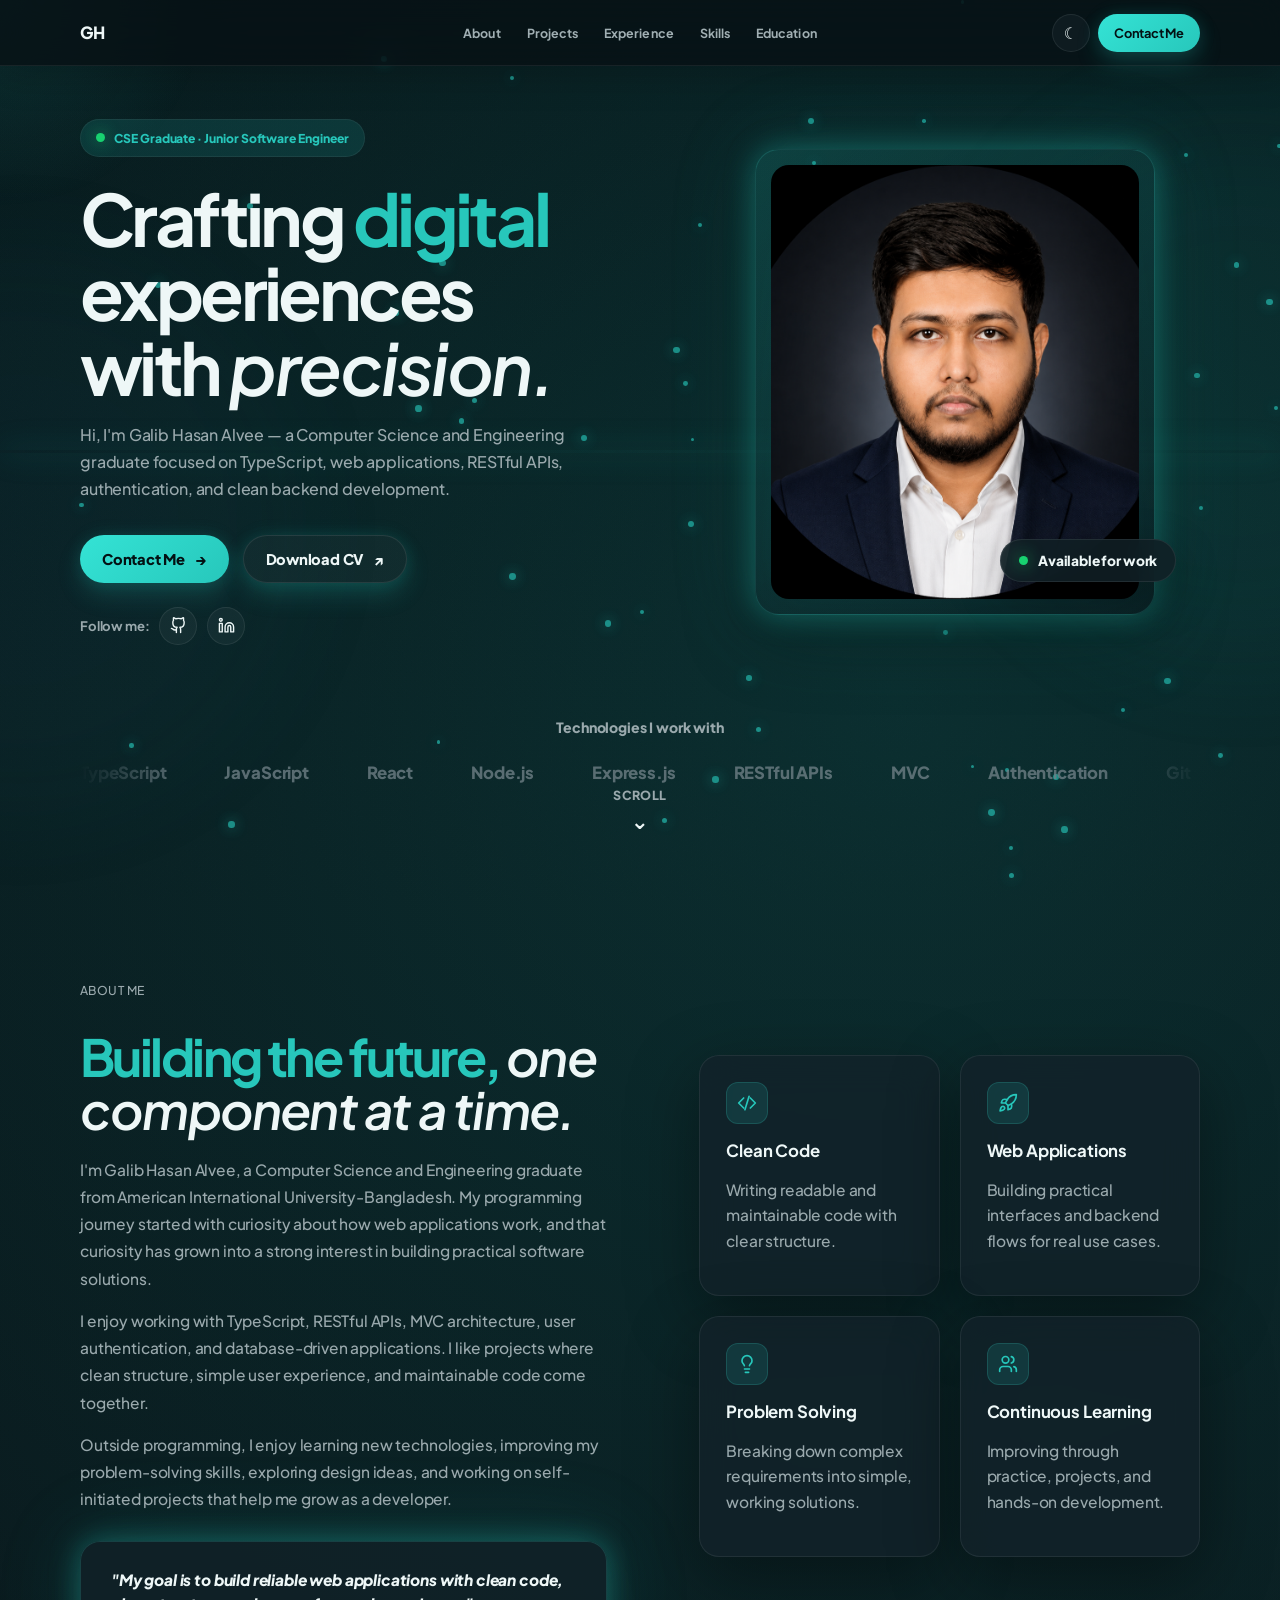
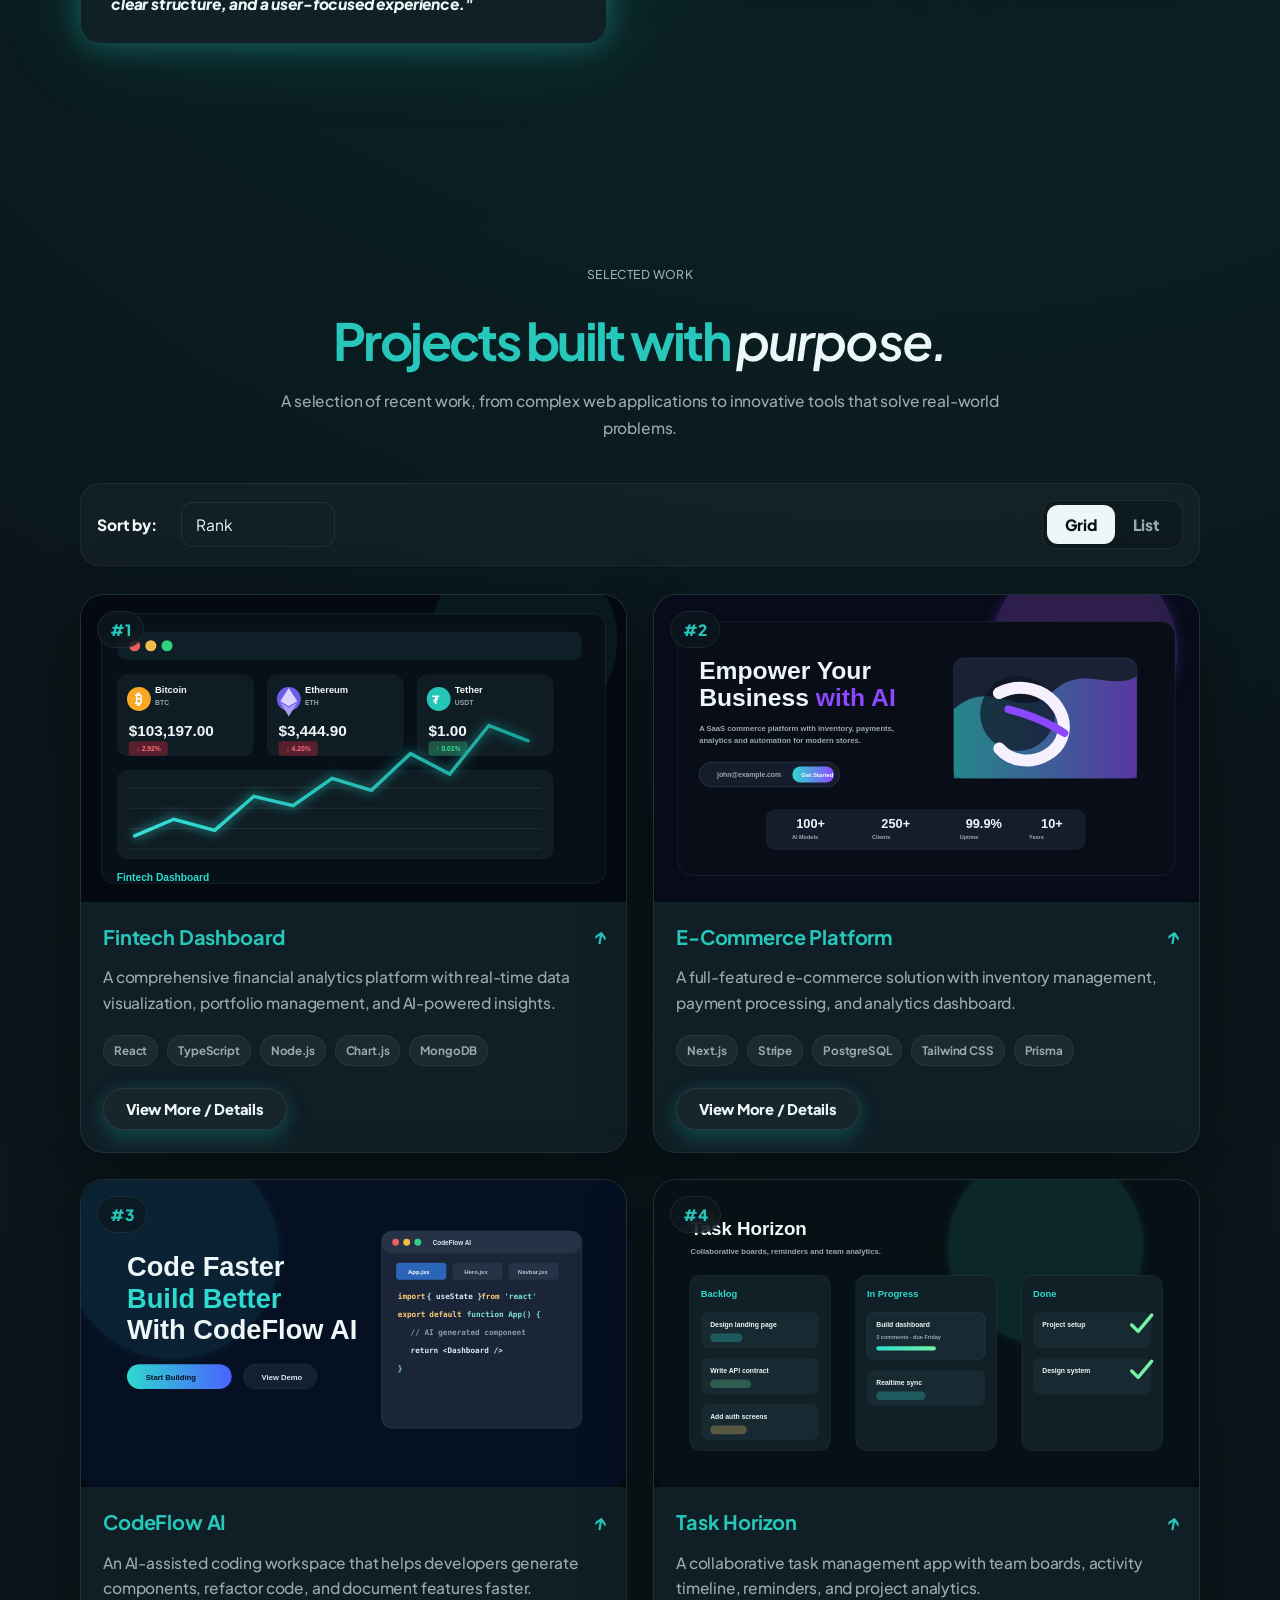
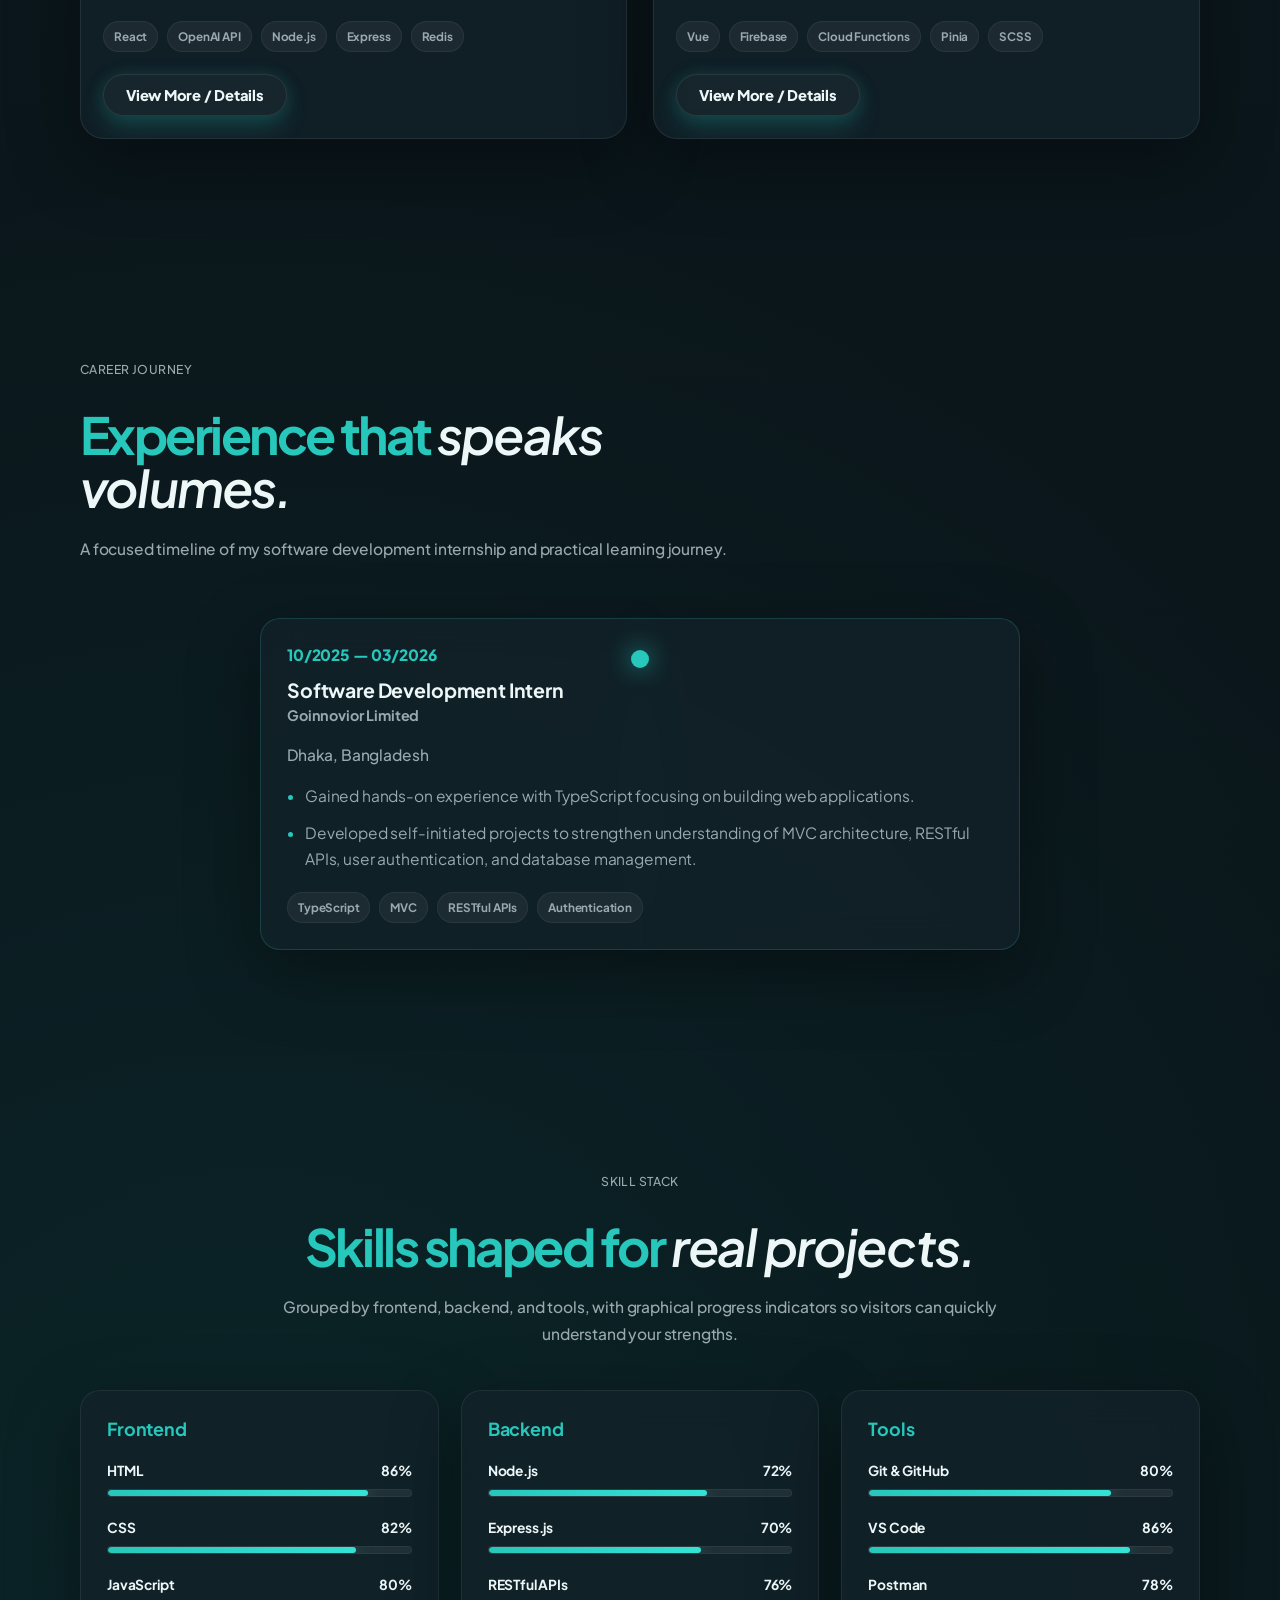
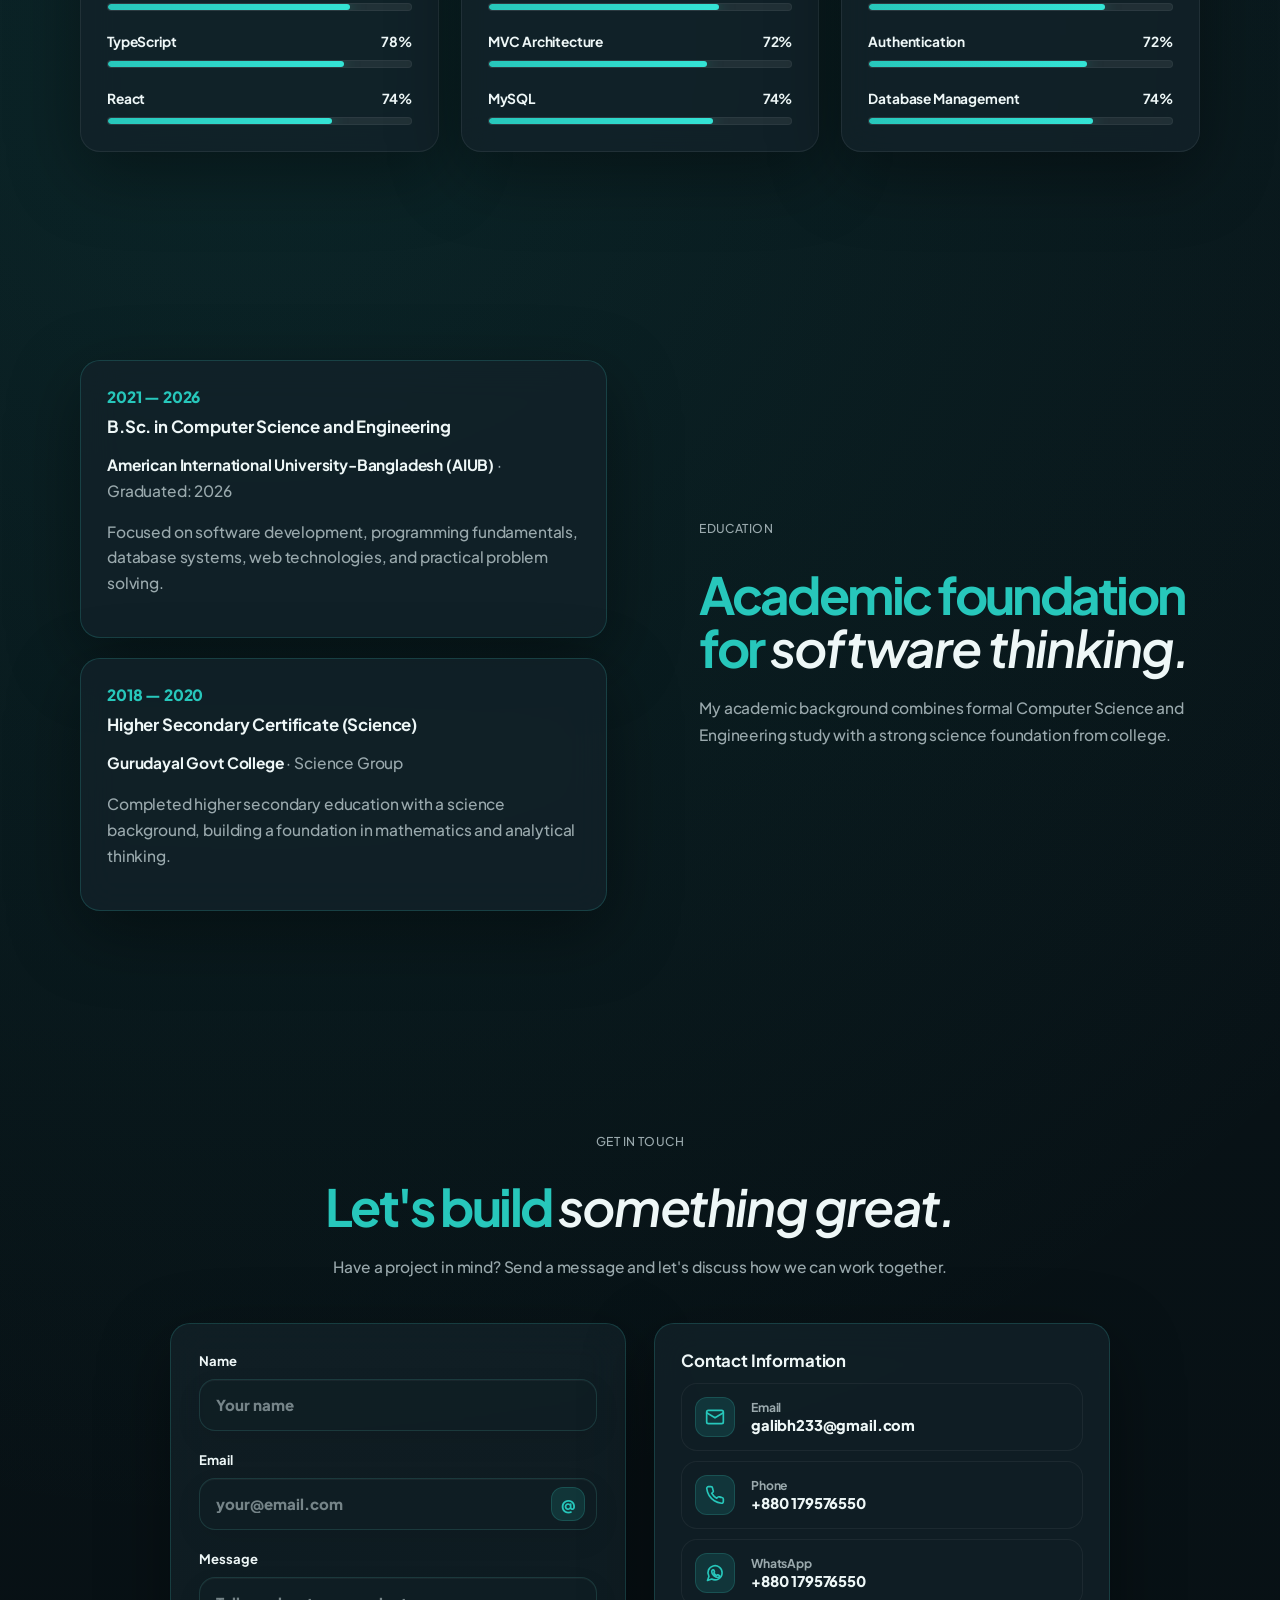
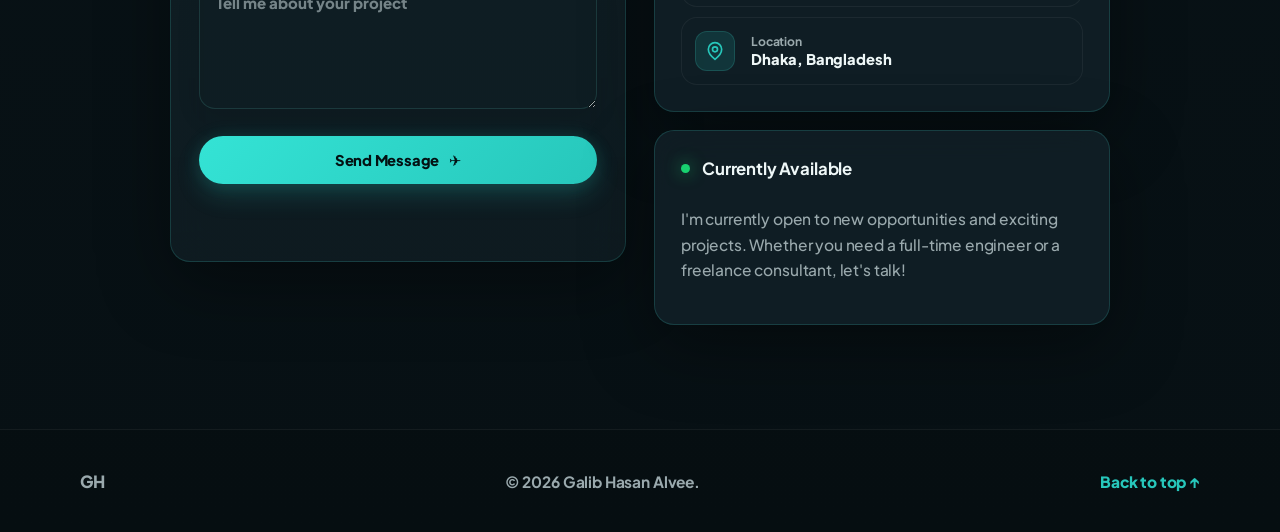
==== index.html @ 50ae3043 "Initial portfolio commit" ====
<!DOCTYPE html>
<html lang="en">
<head>
  <meta charset="UTF-8" />
  <meta name="viewport" content="width=device-width, initial-scale=1.0" />
  <meta name="description" content="Personal portfolio website of Galib Hasan Alvee, CSE graduate and junior software engineer." />
  <title>Galib Hasan Alvee | Personal Portfolio</title>
  <link rel="preconnect" href="https://fonts.googleapis.com" />
  <link rel="preconnect" href="https://fonts.gstatic.com" crossorigin />
  <link href="https://fonts.googleapis.com/css2?family=Plus+Jakarta+Sans:wght@400;500;600;700;800&display=swap" rel="stylesheet" />
  <link rel="stylesheet" href="css/styles.css" />
  <script>
    const savedTheme = localStorage.getItem('portfolio-theme') || 'dark';
    document.documentElement.setAttribute('data-theme', savedTheme);
  </script>
</head>
<body>
  <div class="noise" aria-hidden="true"></div>
  <div class="cursor-glow" aria-hidden="true"></div>
  <div class="site-orb orb-one" aria-hidden="true"></div>
  <div class="site-orb orb-two" aria-hidden="true"></div>
  <div id="particles" class="particles" aria-hidden="true"></div>

  <header class="navbar" id="navbar">
    <a class="logo" href="#home" aria-label="Go to home">GH</a>
    <nav class="nav-links" id="navLinks" aria-label="Primary navigation">
      <a href="#about">About</a>
      <a href="#projects">Projects</a>
      <a href="#experience">Experience</a>
      <a href="#skills">Skills</a>
      <a href="#education">Education</a>
    </nav>
    <div class="nav-actions">
      <button class="theme-toggle" id="themeToggle" aria-label="Switch theme">
        <span class="theme-icon" aria-hidden="true">☾</span>
      </button>
      <a class="btn btn-small" href="#contact">Contact Me</a>
      <button class="menu-toggle" id="menuToggle" aria-label="Open menu" aria-expanded="false">
        <span></span><span></span><span></span>
      </button>
    </div>
  </header>

  <main>
    <section class="hero section" id="home">
      <div class="container hero-grid">
        <div class="hero-copy reveal">
          <div class="eyebrow"><span></span> CSE Graduate · Junior Software Engineer</div>
          <h1>Crafting <span>digital</span> experiences with <em>precision.</em></h1>
          <p>Hi, I'm Galib Hasan Alvee — a Computer Science and Engineering graduate focused on TypeScript, web applications, RESTful APIs, authentication, and clean backend development.</p>
          <div class="hero-actions">
            <a class="btn" href="#contact">Contact Me <span aria-hidden="true">→</span></a>
            <a class="btn btn-ghost" href="public/assets/resume.pdf" target="_blank" rel="noreferrer">Download CV <span aria-hidden="true">↗</span></a>
          </div>
          <div class="social-row" id="socialRow" aria-label="Social links"></div>
        </div>

        <div class="hero-visual reveal delay-1">
          <div class="profile-card">
            <img src="public/assets/profile.png" alt="Professional portrait of Galib Hasan Alvee" />
            <div class="availability"><span></span> Available for work</div>
          </div>
        </div>
      </div>
      <div class="container tech-strip reveal delay-2">
        <p>Technologies I work with</p>
        <div id="techMarquee" class="tech-marquee"></div>
      </div>
      <a class="scroll-indicator" href="#about" aria-label="Scroll to about section">SCROLL <span>⌄</span></a>
    </section>

    <section class="section about" id="about">
      <div class="container split-grid">
        <div class="section-copy reveal">
          <p class="section-kicker">ABOUT ME</p>
          <h2>Building the future, <em>one component at a time.</em></h2>
          <div class="about-text" id="aboutText"></div>
          <blockquote id="missionQuote"></blockquote>
        </div>
        <div class="value-grid reveal delay-1" id="valueGrid"></div>
      </div>
    </section>

    <section class="section projects" id="projects">
      <div class="container">
        <div class="section-heading reveal">
          <p class="section-kicker">SELECTED WORK</p>
          <h2>Projects built with <em>purpose.</em></h2>
          <p>A selection of recent work, from complex web applications to innovative tools that solve real-world problems.</p>
        </div>
        <div class="project-toolbar reveal delay-1">
          <label for="sortProjects">Sort by:</label>
          <select id="sortProjects" aria-label="Sort projects">
            <option value="rank">Rank</option>
            <option value="name">Name</option>
            <option value="stack">Stack Count</option>
          </select>
          <div class="view-switch" role="group" aria-label="Project layout">
            <button class="active" data-view="grid">Grid</button>
            <button data-view="list">List</button>
          </div>
        </div>
        <div class="project-grid" id="projectGrid"></div>
      </div>
    </section>


    <section class="section experience" id="experience">
      <div class="container">
        <div class="section-copy narrow reveal">
          <p class="section-kicker">CAREER JOURNEY</p>
          <h2>Experience that <em>speaks volumes.</em></h2>
          <p>A focused timeline of my software development internship and practical learning journey.</p>
        </div>
        <div class="timeline" id="timeline"></div>
      </div>
    </section>


    <section class="section skills" id="skills">
      <div class="container">
        <div class="section-heading reveal">
          <p class="section-kicker">SKILL STACK</p>
          <h2>Skills shaped for <em>real projects.</em></h2>
          <p>Grouped by frontend, backend, and tools, with graphical progress indicators so visitors can quickly understand your strengths.</p>
        </div>
        <div class="skills-grid" id="skillsGrid"></div>
      </div>
    </section>


    <section class="section education" id="education">
      <div class="container split-grid reverse-on-mobile">
        <div class="education-cards reveal" id="educationCards"></div>
        <div class="section-copy reveal delay-1">
          <p class="section-kicker">EDUCATION</p>
          <h2>Academic foundation for <em>software thinking.</em></h2>
          <p>My academic background combines formal Computer Science and Engineering study with a strong science foundation from college.</p>
        </div>
      </div>
    </section>

    <section class="section contact" id="contact">
      <div class="container">
        <div class="section-heading reveal">
          <p class="section-kicker">GET IN TOUCH</p>
          <h2>Let's build <em>something great.</em></h2>
          <p>Have a project in mind? Send a message and let's discuss how we can work together.</p>
        </div>
        <div class="contact-grid">
          <form class="contact-form reveal" id="contactForm">
            <label class="form-field">
              <span class="field-label">Name</span>
              <span class="input-shell"><input type="text" id="nameInput" placeholder="Your name" required /></span>
            </label>
            <label class="form-field">
              <span class="field-label">Email</span>
              <span class="input-shell email-shell"><input type="email" id="emailInput" placeholder="your@email.com" required /><span class="input-icon" aria-hidden="true">@</span></span>
            </label>
            <label class="form-field">
              <span class="field-label">Message</span>
              <span class="input-shell"><textarea id="messageInput" placeholder="Tell me about your project" required></textarea></span>
            </label>
            <button class="btn" type="submit">Send Message <span aria-hidden="true">✈</span></button>
            <p class="form-status" id="formStatus" role="status"></p>
          </form>
          <aside class="contact-side reveal delay-1">
            <div class="contact-card">
              <h3>Contact Information</h3>
              <div id="contactInfo"></div>
            </div>
            <div class="available-card">
              <h3><span></span> Currently Available</h3>
              <p>I'm currently open to new opportunities and exciting projects. Whether you need a full-time engineer or a freelance consultant, let's talk!</p>
            </div>
          </aside>
        </div>
      </div>
    </section>
  </main>

  <footer class="footer">
    <div class="container footer-inner">
      <a class="logo" href="#home">GH</a>
      <p>© 2026 Galib Hasan Alvee.</p>
      <a href="#home">Back to top ↑</a>
    </div>
  </footer>

  <script src="js/data.js"></script>
  <script src="js/main.js"></script>
</body>
</html>
---- css/styles.css ----
:root {
  color-scheme: dark;
  --bg: #071014;
  --bg-alt: #0b171c;
  --panel: rgba(17, 34, 40, 0.78);
  --panel-solid: #111f25;
  --card: rgba(19, 34, 41, 0.78);
  --text: #eef7f7;
  --muted: #9aa9ad;
  --soft: #708187;
  --accent: #27c7bb;
  --accent-strong: #34e3d5;
  --accent-muted: rgba(39, 199, 187, 0.14);
  --border: rgba(69, 226, 213, 0.17);
  --shadow: 0 22px 70px rgba(0, 0, 0, 0.38);
  --glow: 0 0 30px rgba(39, 199, 187, 0.38), 0 0 90px rgba(39, 199, 187, 0.15);
  --radius-lg: 32px;
  --radius-md: 22px;
  --radius-sm: 14px;
  --container: 1180px;
  --nav-h: 76px;
}

html[data-theme='light'] {
  color-scheme: light;
  --bg: #f4fbfb;
  --bg-alt: #eaf6f7;
  --panel: rgba(255, 255, 255, 0.82);
  --panel-solid: #ffffff;
  --card: rgba(255, 255, 255, 0.9);
  --text: #102226;
  --muted: #53656b;
  --soft: #74868c;
  --accent: #0faea4;
  --accent-strong: #0f756f;
  --accent-muted: rgba(15, 174, 164, 0.12);
  --border: rgba(15, 174, 164, 0.22);
  --shadow: 0 22px 60px rgba(13, 54, 59, 0.12);
  --glow: 0 0 30px rgba(15, 174, 164, 0.22), 0 0 90px rgba(15, 174, 164, 0.12);
}

* { box-sizing: border-box; }

html {
  scroll-behavior: smooth;
}

body {
  margin: 0;
  font-family: "Inter", system-ui, -apple-system, BlinkMacSystemFont, "Segoe UI", sans-serif;
  background:
    radial-gradient(circle at 70% 10%, rgba(28, 198, 184, 0.16), transparent 28%),
    radial-gradient(circle at 20% 70%, rgba(30, 194, 184, 0.10), transparent 30%),
    linear-gradient(180deg, var(--bg), var(--bg-alt) 42%, var(--bg));
  color: var(--text);
  overflow-x: hidden;
}

body::before {
  content: "";
  position: fixed;
  inset: 0;
  background: linear-gradient(90deg, transparent, rgba(33, 206, 194, 0.05), transparent);
  height: 3px;
  top: 50vh;
  box-shadow: var(--glow);
  pointer-events: none;
  z-index: 0;
}

img { max-width: 100%; display: block; }

a { color: inherit; text-decoration: none; }

button, input, textarea, select { font: inherit; }

::selection { background: var(--accent); color: #031113; }

.noise {
  position: fixed;
  inset: 0;
  background-image: url("data:image/svg+xml,%3Csvg xmlns='http://www.w3.org/2000/svg' width='220' height='220' viewBox='0 0 220 220'%3E%3Cfilter id='n'%3E%3CfeTurbulence type='fractalNoise' baseFrequency='.8' numOctaves='2' stitchTiles='stitch'/%3E%3C/filter%3E%3Crect width='220' height='220' filter='url(%23n)' opacity='.18'/%3E%3C/svg%3E");
  opacity: .06;
  pointer-events: none;
  z-index: 0;
}

.cursor-glow {
  position: fixed;
  width: 460px;
  height: 460px;
  border-radius: 999px;
  background: radial-gradient(circle, rgba(39, 199, 187, .12), transparent 64%);
  transform: translate(-50%, -50%);
  pointer-events: none;
  z-index: 0;
  transition: opacity .25s ease;
}

.site-orb {
  position: fixed;
  width: 560px;
  height: 560px;
  border-radius: 999px;
  filter: blur(60px);
  opacity: .22;
  pointer-events: none;
  z-index: 0;
}

.orb-one { right: -240px; top: 12%; background: rgba(39, 199, 187, .25); }
.orb-two { left: -260px; bottom: 10%; background: rgba(46, 118, 145, .22); }

.particles {
  position: fixed;
  inset: 0;
  pointer-events: none;
  z-index: 1;
  overflow: hidden;
}

.particle {
  position: absolute;
  width: 6px;
  height: 6px;
  border-radius: 50%;
  background: var(--accent);
  opacity: .65;
  box-shadow: 0 0 14px var(--accent);
  animation: floatParticle var(--duration, 9s) ease-in-out infinite;
}

@keyframes floatParticle {
  0%, 100% { transform: translate3d(0, 0, 0); opacity: .35; }
  50% { transform: translate3d(18px, -24px, 0); opacity: .9; }
}

.container {
  width: min(var(--container), calc(100% - 40px));
  margin-inline: auto;
  position: relative;
  z-index: 2;
}

.section {
  position: relative;
  padding: 120px 0;
}

.navbar {
  position: fixed;
  top: 18px;
  left: 50%;
  transform: translateX(-50%);
  width: min(var(--container), calc(100% - 40px));
  height: var(--nav-h);
  border: 1px solid rgba(255,255,255,.06);
  border-radius: 999px;
  background: rgba(12, 25, 30, 0.66);
  backdrop-filter: blur(18px);
  display: grid;
  grid-template-columns: 1fr auto 1fr;
  align-items: center;
  gap: 16px;
  padding: 0 18px 0 28px;
  z-index: 20;
  box-shadow: 0 18px 60px rgba(0,0,0,.24);
  transition: background .25s ease, border-color .25s ease, top .25s ease;
}

html[data-theme='light'] .navbar {
  background: rgba(255,255,255,.72);
  border-color: rgba(15, 174, 164, .16);
}

.navbar.scrolled {
  top: 10px;
  background: color-mix(in srgb, var(--panel-solid) 82%, transparent);
  border-color: var(--border);
}

.logo {
  font-weight: 900;
  font-size: 1.25rem;
  letter-spacing: -0.05em;
  justify-self: start;
}

.logo span { color: var(--accent); }

.nav-links {
  justify-self: center;
  display: flex;
  align-items: center;
  gap: 6px;
  padding: 8px;
  border-radius: 999px;
  background: rgba(255,255,255,.04);
}

.nav-links a {
  color: var(--muted);
  font-weight: 700;
  font-size: .88rem;
  padding: 12px 16px;
  border-radius: 999px;
  transition: color .2s ease, background .2s ease;
}

.nav-links a:hover, .nav-links a.active {
  color: var(--text);
  background: rgba(255,255,255,.06);
}

.nav-actions {
  justify-self: end;
  display: flex;
  align-items: center;
  gap: 10px;
}

.theme-toggle, .menu-toggle {
  border: 1px solid var(--border);
  background: var(--panel);
  color: var(--text);
  border-radius: 999px;
  cursor: pointer;
}

.theme-toggle {
  width: 44px;
  height: 44px;
  display: grid;
  place-items: center;
  font-size: 1rem;
}

.btn {
  display: inline-flex;
  align-items: center;
  justify-content: center;
  gap: 10px;
  border: none;
  min-height: 54px;
  padding: 0 26px;
  border-radius: 999px;
  background: linear-gradient(135deg, var(--accent-strong), var(--accent));
  color: #031113;
  font-weight: 900;
  box-shadow: 0 14px 28px rgba(39, 199, 187, .22), 0 0 24px rgba(39, 199, 187, .18);
  cursor: pointer;
  transition: transform .2s ease, box-shadow .2s ease, opacity .2s ease;
}

.btn:hover { transform: translateY(-2px); box-shadow: 0 18px 38px rgba(39, 199, 187, .30), 0 0 32px rgba(39, 199, 187, .22); }
.btn-small { min-height: 44px; padding: 0 20px; font-size: .9rem; }
.btn-ghost {
  background: rgba(255,255,255,.03);
  color: var(--text);
  border: 1px solid rgba(255,255,255,.09);
  box-shadow: none;
}

.btn-ghost:hover { border-color: var(--border); box-shadow: 0 0 25px rgba(39,199,187,.12); }

.menu-toggle {
  width: 44px;
  height: 44px;
  display: none;
  place-items: center;
  gap: 4px;
  padding: 11px;
}

.menu-toggle span {
  display: block;
  width: 20px;
  height: 2px;
  background: var(--text);
  border-radius: 20px;
}

.hero {
  min-height: 100vh;
  display: grid;
  place-items: center;
  padding-top: 145px;
  padding-bottom: 90px;
}

.hero-grid {
  display: grid;
  grid-template-columns: 1.05fr .95fr;
  align-items: center;
  gap: clamp(48px, 8vw, 112px);
}

.eyebrow, .section-kicker {
  display: inline-flex;
  align-items: center;
  gap: 9px;
  color: var(--accent);
  font-weight: 900;
  font-size: .88rem;
  letter-spacing: -.01em;
  text-transform: uppercase;
}

.eyebrow {
  padding: 12px 18px;
  border-radius: 999px;
  background: var(--accent-muted);
  border: 1px solid rgba(255,255,255,.06);
  text-transform: none;
}

.eyebrow span, .availability span, .available-card h3 span {
  width: 9px;
  height: 9px;
  border-radius: 50%;
  background: #18d170;
  box-shadow: 0 0 16px rgba(24, 209, 112, .75);
}

.hero h1, .section h2, .detail-title {
  margin: 28px 0 22px;
  font-size: clamp(3.2rem, 7vw, 6.6rem);
  line-height: .98;
  letter-spacing: -.065em;
  max-width: 800px;
}

.hero h1 span, .section h2, .detail-title span {
  color: var(--accent);
}

.hero h1 em, .section h2 em, .detail-title em {
  font-family: "Playfair Display", Georgia, serif;
  color: var(--text);
  letter-spacing: -.04em;
  font-weight: 700;
}

.hero-copy p {
  color: var(--muted);
  font-weight: 600;
  line-height: 1.7;
  max-width: 560px;
  font-size: 1.06rem;
}

.hero-actions {
  display: flex;
  gap: 14px;
  flex-wrap: wrap;
  margin: 36px 0 26px;
}

.social-row {
  display: flex;
  align-items: center;
  flex-wrap: wrap;
  gap: 10px;
  color: var(--muted);
  font-size: .9rem;
  font-weight: 800;
}

.social-row a {
  width: 42px;
  height: 42px;
  display: grid;
  place-items: center;
  border: 1px solid rgba(255,255,255,.08);
  border-radius: 999px;
  background: rgba(255,255,255,.04);
  color: var(--text);
  transition: transform .2s ease, border-color .2s ease, background .2s ease;
}

.social-row a:hover {
  transform: translateY(-2px);
  border-color: var(--accent);
  background: var(--accent-muted);
}

.social-row svg { width: 19px; height: 19px; }

.hero-visual {
  display: grid;
  place-items: center;
}

.profile-card {
  width: min(430px, 100%);
  position: relative;
  padding: 18px;
  border-radius: 26px;
  background: linear-gradient(145deg, rgba(36, 208, 193, .17), rgba(9, 18, 24, .45));
  border: 1px solid var(--border);
  box-shadow: var(--glow), var(--shadow);
}

.profile-card::before {
  content: "";
  position: absolute;
  inset: 22px;
  border-radius: 20px;
  background: linear-gradient(180deg, transparent, rgba(39,199,187,.12));
  filter: blur(20px);
  z-index: -1;
}

.profile-card img {
  width: 100%;
  aspect-ratio: 1 / 1.18;
  object-fit: cover;
  border-radius: 20px;
  background: #050a11;
}

.experience-badge, .availability {
  position: absolute;
  background: color-mix(in srgb, var(--panel-solid) 88%, transparent);
  border: 1px solid rgba(255,255,255,.08);
  box-shadow: 0 15px 45px rgba(0,0,0,.28);
  backdrop-filter: blur(14px);
}

.experience-badge {
  top: -18px;
  left: -18px;
  padding: 16px 18px;
  border-radius: 0 20px 20px 0;
}

.experience-badge strong {
  display: block;
  color: var(--accent);
  font-size: 1.7rem;
  line-height: 1;
}

.experience-badge span {
  display: block;
  margin-top: 4px;
  color: var(--muted);
  font-size: .75rem;
  font-weight: 900;
}

.availability {
  right: -22px;
  bottom: 32px;
  display: inline-flex;
  align-items: center;
  gap: 10px;
  border-radius: 999px;
  padding: 12px 18px;
  font-size: .86rem;
  font-weight: 900;
}

.tech-strip {
  margin-top: 70px;
  text-align: center;
}

.tech-strip p {
  color: var(--muted);
  font-weight: 800;
  font-size: .88rem;
}

.tech-marquee {
  display: flex;
  justify-content: center;
  flex-wrap: wrap;
  gap: clamp(20px, 4vw, 44px);
  margin-top: 28px;
}

.tech-marquee span {
  color: var(--soft);
  font-size: clamp(1rem, 1.7vw, 1.28rem);
  font-weight: 900;
  opacity: .78;
}

.scroll-indicator {
  position: absolute;
  left: 50%;
  bottom: 30px;
  transform: translateX(-50%);
  z-index: 2;
  color: var(--muted);
  display: grid;
  gap: 4px;
  place-items: center;
  font-weight: 900;
  font-size: .78rem;
  letter-spacing: .03em;
}

.scroll-indicator span { font-size: 1.35rem; color: var(--text); }

.split-grid {
  display: grid;
  grid-template-columns: 1fr .95fr;
  gap: clamp(46px, 8vw, 92px);
  align-items: center;
}

.section-copy h2, .section-heading h2 {
  font-size: clamp(2.4rem, 5vw, 4.6rem);
  margin: 20px 0 24px;
  color: var(--accent);
}

.section-copy p, .section-heading p, .about-text p {
  color: var(--muted);
  line-height: 1.75;
  font-weight: 600;
}

.section-heading {
  text-align: center;
  max-width: 780px;
  margin-inline: auto;
  margin-bottom: 48px;
}

blockquote {
  margin: 28px 0 0;
  padding: 26px 30px;
  border-radius: var(--radius-md);
  background: var(--panel);
  border: 1px solid var(--border);
  color: var(--text);
  font-weight: 800;
  font-style: italic;
  line-height: 1.6;
  box-shadow: var(--glow);
}

.value-grid {
  display: grid;
  grid-template-columns: repeat(2, minmax(0, 1fr));
  gap: 20px;
}

.value-card, .skill-category, .education-card, .project-card, .timeline-card, .contact-form, .contact-card, .available-card, .detail-panel {
  background: var(--card);
  border: 1px solid rgba(255,255,255,.07);
  box-shadow: var(--shadow);
  backdrop-filter: blur(18px);
}

.value-card {
  padding: 32px;
  border-radius: var(--radius-md);
  min-height: 190px;
  transition: transform .2s ease, border-color .2s ease;
}

.value-card:hover {
  transform: translateY(-5px);
  border-color: var(--border);
}

.icon-box {
  width: 48px;
  height: 48px;
  display: grid;
  place-items: center;
  color: var(--accent);
  background: var(--accent-muted);
  border: 1px solid var(--border);
  border-radius: 14px;
  margin-bottom: 20px;
}

.icon-box svg { width: 23px; height: 23px; }

.value-card h3, .skill-category h3, .education-card h3, .contact-card h3, .available-card h3 {
  margin: 0 0 12px;
  font-size: 1.18rem;
}

.value-card p, .education-card p, .timeline-card p, .project-card p, .available-card p, .detail-panel p, .detail-panel li {
  color: var(--muted);
  line-height: 1.65;
  font-weight: 600;
}

.skills-grid {
  display: grid;
  grid-template-columns: repeat(3, minmax(0, 1fr));
  gap: 22px;
}

.skill-category {
  padding: 28px;
  border-radius: var(--radius-md);
}

.skill-category h3 {
  color: var(--accent);
  font-size: 1.35rem;
}

.skill-item {
  margin-top: 22px;
}

.skill-head {
  display: flex;
  justify-content: space-between;
  gap: 16px;
  color: var(--text);
  font-weight: 800;
  font-size: .95rem;
  margin-bottom: 10px;
}

.progress {
  height: 10px;
  border-radius: 999px;
  background: rgba(255,255,255,.07);
  overflow: hidden;
  border: 1px solid rgba(255,255,255,.05);
}

.progress span {
  display: block;
  height: 100%;
  width: var(--level);
  border-radius: inherit;
  background: linear-gradient(90deg, var(--accent), var(--accent-strong));
  box-shadow: 0 0 16px rgba(39,199,187,.5);
  transform: scaleX(0);
  transform-origin: left;
  transition: transform 1s ease;
}

.reveal.in-view .progress span, .skill-category.in-view .progress span { transform: scaleX(1); }

.education-cards {
  display: grid;
  gap: 20px;
}

.education-card {
  padding: 30px;
  border-radius: var(--radius-md);
  border-color: var(--border);
}

.education-card span {
  display: inline-block;
  color: var(--accent);
  font-weight: 900;
  margin-bottom: 10px;
}

.education-card h3 { font-size: 1.32rem; }
.education-card strong { color: var(--text); }

.stats-grid {
  display: grid;
  grid-template-columns: repeat(3, 1fr);
  gap: 14px;
  margin-top: 34px;
}

.stats-grid div {
  background: var(--panel);
  border: 1px solid var(--border);
  border-radius: 18px;
  padding: 22px;
  text-align: center;
}

.stats-grid strong {
  display: block;
  font-size: 1.7rem;
  color: var(--accent);
}

.stats-grid span { color: var(--muted); font-weight: 800; font-size: .8rem; }

.project-toolbar {
  display: flex;
  align-items: center;
  justify-content: space-between;
  gap: 16px;
  margin-bottom: 28px;
  padding: 16px;
  border-radius: 20px;
  background: rgba(255,255,255,.03);
  border: 1px solid rgba(255,255,255,.06);
}

.project-toolbar label {
  color: var(--text);
  font-weight: 900;
  margin-right: 8px;
}

.project-toolbar select {
  appearance: none;
  border: 1px solid rgba(255,255,255,.08);
  background: var(--panel);
  color: var(--text);
  border-radius: 12px;
  padding: 12px 46px 12px 14px;
  cursor: pointer;
}

.view-switch {
  display: flex;
  padding: 4px;
  border-radius: 14px;
  background: rgba(0,0,0,.18);
  border: 1px solid rgba(255,255,255,.07);
}

.view-switch button {
  border: 0;
  border-radius: 11px;
  padding: 10px 18px;
  color: var(--muted);
  background: transparent;
  font-weight: 900;
  cursor: pointer;
}

.view-switch button.active {
  background: var(--text);
  color: var(--bg);
}

.project-grid {
  display: grid;
  grid-template-columns: repeat(2, minmax(0, 1fr));
  gap: 26px;
}

.project-grid.list-view {
  grid-template-columns: 1fr;
}

.project-card {
  border-radius: 24px;
  overflow: hidden;
  border-color: rgba(255,255,255,.08);
  transition: transform .2s ease, border-color .2s ease, box-shadow .2s ease;
}

.project-card:hover {
  transform: translateY(-6px);
  border-color: var(--border);
  box-shadow: var(--shadow), var(--glow);
}

.project-image {
  position: relative;
  background: #040a10;
  overflow: hidden;
}

.project-image img {
  width: 100%;
  aspect-ratio: 16 / 9;
  object-fit: cover;
  transition: transform .5s ease;
}

.project-card:hover .project-image img { transform: scale(1.04); }

.project-rank {
  position: absolute;
  top: 16px;
  left: 16px;
  background: rgba(12, 25, 30, .7);
  border: 1px solid rgba(255,255,255,.08);
  padding: 8px 12px;
  border-radius: 999px;
  font-weight: 900;
  color: var(--accent);
  backdrop-filter: blur(10px);
}

.project-body {
  padding: 26px;
}

.project-body h3 {
  display: flex;
  align-items: center;
  justify-content: space-between;
  margin: 0 0 14px;
  font-size: 1.55rem;
  color: var(--accent);
}

.project-body h3 span {
  font-size: 1.2rem;
  transform: rotate(-35deg);
}

.stack-list {
  display: flex;
  flex-wrap: wrap;
  gap: 9px;
  margin: 20px 0 0;
  padding: 0;
  list-style: none;
}

.stack-list li, .stack-chip {
  display: inline-flex;
  border-radius: 999px;
  padding: 8px 12px;
  background: rgba(255,255,255,.05);
  border: 1px solid rgba(255,255,255,.06);
  color: var(--muted);
  font-weight: 800;
  font-size: .8rem;
}

.project-detail-button {
  margin-top: 22px;
  min-height: 46px;
  padding: 0 18px;
}

.narrow { max-width: 720px; }

.timeline {
  position: relative;
  margin-top: 56px;
  display: grid;
  gap: 46px;
}

.timeline::before {
  content: "";
  position: absolute;
  top: 0;
  bottom: 0;
  left: 50%;
  width: 2px;
  background: linear-gradient(180deg, transparent, var(--accent), transparent);
  box-shadow: 0 0 22px rgba(39,199,187,.35);
}

.timeline-item {
  position: relative;
  display: grid;
  grid-template-columns: 1fr 1fr;
  gap: 80px;
  align-items: center;
}

.timeline-dot {
  position: absolute;
  left: 50%;
  top: 32px;
  width: 18px;
  height: 18px;
  border-radius: 50%;
  transform: translateX(-50%);
  background: var(--accent);
  box-shadow: 0 0 24px rgba(39,199,187,.8);
  z-index: 2;
}

.timeline-card {
  padding: 32px;
  border-radius: var(--radius-md);
  border-color: var(--border);
}

.timeline-item:nth-child(odd) .timeline-card { grid-column: 1; text-align: right; }
.timeline-item:nth-child(even) .timeline-card { grid-column: 2; }

.timeline-card span {
  color: var(--accent);
  font-weight: 900;
}

.timeline-card h3 {
  margin: 14px 0 4px;
  font-size: 1.45rem;
}

.timeline-card h4 {
  margin: 0 0 18px;
  color: var(--muted);
  font-size: 1rem;
}


.contact-grid {
  display: grid;
  grid-template-columns: 1fr 1fr;
  gap: 34px;
  align-items: start;
  max-width: 980px;
  margin-inline: auto;
}

.contact-form, .contact-card, .available-card {
  border-radius: var(--radius-md);
  border-color: var(--border);
}

.contact-form {
  padding: 32px;
}

.contact-form label {
  display: grid;
  gap: 10px;
  color: var(--text);
  font-weight: 900;
  margin-bottom: 20px;
}

.contact-form input, .contact-form textarea {
  width: 100%;
  border: 1px solid rgba(255,255,255,.08);
  border-radius: 14px;
  background: rgba(255,255,255,.04);
  color: var(--text);
  padding: 16px;
  outline: none;
  transition: border-color .2s ease, box-shadow .2s ease;
}

.contact-form textarea { min-height: 146px; resize: vertical; }

.contact-form input:focus, .contact-form textarea:focus {
  border-color: var(--accent);
  box-shadow: 0 0 0 4px var(--accent-muted);
}

.contact-form .btn { width: 100%; }

.form-status { min-height: 22px; color: var(--accent); font-weight: 800; }

.contact-side { display: grid; gap: 22px; }
.contact-card, .available-card { padding: 32px; }

.contact-item {
  display: grid;
  grid-template-columns: 48px 1fr;
  gap: 18px;
  align-items: center;
  padding: 16px 0;
}

.contact-item:not(:last-child) { border-bottom: 1px solid rgba(255,255,255,.06); }

.contact-item .icon-box { margin: 0; width: 46px; height: 46px; }
.contact-item span { display: block; color: var(--muted); font-weight: 800; font-size: .85rem; }
.contact-item a, .contact-item strong { color: var(--text); font-weight: 900; }

.available-card h3 {
  display: inline-flex;
  align-items: center;
  gap: 12px;
}

.footer {
  position: relative;
  z-index: 2;
  padding: 26px 0;
  border-top: 1px solid rgba(255,255,255,.06);
  background: rgba(0,0,0,.1);
}

.footer-inner {
  display: flex;
  align-items: center;
  justify-content: space-between;
  gap: 20px;
  color: var(--muted);
  font-weight: 700;
}

.footer a:last-child { color: var(--accent); font-weight: 900; }

.reveal {
  opacity: 0;
  transform: translateY(28px);
  transition: opacity .75s ease, transform .75s ease;
}

.reveal.in-view {
  opacity: 1;
  transform: translateY(0);
}

.delay-1 { transition-delay: .12s; }
.delay-2 { transition-delay: .22s; }

.project-page-main {
  min-height: 100vh;
  padding-top: 110px;
}

.project-detail-hero {
  padding-top: 80px;
}

.back-link {
  display: inline-flex;
  align-items: center;
  gap: 10px;
  color: var(--accent);
  font-weight: 900;
  margin-bottom: 28px;
}

.detail-hero-grid {
  display: grid;
  grid-template-columns: 1fr .9fr;
  gap: 46px;
  align-items: center;
}

.detail-title {
  font-size: clamp(2.8rem, 6vw, 5.5rem);
}

.detail-summary {
  color: var(--muted);
  line-height: 1.8;
  font-size: 1.08rem;
  font-weight: 600;
  max-width: 620px;
}

.detail-image {
  border-radius: 26px;
  overflow: hidden;
  border: 1px solid var(--border);
  background: #040a10;
  box-shadow: var(--shadow), var(--glow);
}

.detail-image img { width: 100%; aspect-ratio: 16 / 10; object-fit: cover; }

.detail-actions {
  display: flex;
  gap: 14px;
  flex-wrap: wrap;
  margin-top: 30px;
}

.detail-content-grid {
  display: grid;
  grid-template-columns: 1.2fr .8fr;
  gap: 26px;
  margin-top: 46px;
}

.detail-panel {
  border-radius: var(--radius-md);
  padding: 32px;
  border-color: var(--border);
}

.detail-panel h2 {
  margin: 0 0 18px;
  color: var(--text);
  font-size: 1.6rem;
  letter-spacing: -.04em;
}

.detail-panel ul { padding-left: 22px; }
.detail-panel li { margin-bottom: 10px; }

.stack-cloud {
  display: flex;
  flex-wrap: wrap;
  gap: 10px;
}

.not-found {
  min-height: 60vh;
  display: grid;
  place-items: center;
  text-align: center;
}

.not-found h1 { font-size: clamp(2.3rem, 5vw, 4.5rem); margin: 0 0 14px; }
.not-found p { color: var(--muted); }

@media (max-width: 1100px) {
  .navbar { grid-template-columns: auto 1fr auto; }
  .nav-links { position: fixed; top: calc(var(--nav-h) + 14px); left: 0; right: 0; width: 100%; flex-direction: column; align-items: stretch; padding: 16px; border-radius: 24px; background: var(--panel-solid); border: 1px solid var(--border); box-shadow: var(--shadow); transform-origin: top; transform: translateY(-10px) scale(.98); opacity: 0; pointer-events: none; transition: opacity .2s ease, transform .2s ease; }
  .nav-links.open { opacity: 1; transform: translateY(0) scale(1); pointer-events: auto; }
  .nav-links a { text-align: center; }
  .menu-toggle { display: grid; }
}

@media (max-width: 960px) {
  .section { padding: 92px 0; }
  .hero-grid, .split-grid, .contact-grid, .detail-hero-grid, .detail-content-grid { grid-template-columns: 1fr; }
  .hero { padding-top: 140px; text-align: center; }
  .hero-copy p, .hero h1 { margin-left: auto; margin-right: auto; }
  .hero-actions, .social-row { justify-content: center; }
  .profile-card { width: min(380px, 100%); }
  .reverse-on-mobile .section-copy { order: -1; }
  .skills-grid { grid-template-columns: 1fr; }
  .project-grid { grid-template-columns: 1fr; }
  .timeline::before { left: 10px; }
  .timeline-item { grid-template-columns: 1fr; gap: 0; padding-left: 42px; }
  .timeline-dot { left: 10px; }
  .timeline-item:nth-child(odd) .timeline-card, .timeline-item:nth-child(even) .timeline-card { grid-column: 1; text-align: left; }
  .detail-image { order: -1; }
}

@media (max-width: 720px) {
  .container { width: min(100% - 28px, var(--container)); }
  .navbar { width: calc(100% - 22px); top: 10px; height: 64px; padding: 0 10px 0 16px; }
  .btn-small { display: none; }
  .theme-toggle, .menu-toggle { width: 40px; height: 40px; }
  .hero h1 { font-size: clamp(2.8rem, 13vw, 4.6rem); }
  .hero-copy p { font-size: .98rem; }
  .eyebrow { font-size: .8rem; padding: 10px 14px; }
  .btn { width: 100%; }
  .hero-actions { width: 100%; }
  .value-grid, .stats-grid { grid-template-columns: 1fr; }
  .project-toolbar { flex-direction: column; align-items: stretch; }
  .view-switch { justify-content: center; }
  .footer-inner { flex-direction: column; text-align: center; }
  .availability { right: 10px; bottom: 24px; }
  .experience-badge { left: 8px; top: 8px; border-radius: 16px; }
}

@media (prefers-reduced-motion: reduce) {
  *, *::before, *::after { animation-duration: .001ms !important; animation-iteration-count: 1 !important; scroll-behavior: auto !important; transition-duration: .001ms !important; }
  .reveal { opacity: 1; transform: none; }
}

/* ------------------------------------------------------------------
   Refinement pass: smaller type, minimal font, cleaner navbar/contact
   ------------------------------------------------------------------ */
:root {
  --nav-h: 66px;
  --container: 1120px;
  --radius-lg: 28px;
  --radius-md: 20px;
  --radius-sm: 12px;
}

body {
  font-family: "Plus Jakarta Sans", ui-sans-serif, system-ui, -apple-system, BlinkMacSystemFont, "Segoe UI", sans-serif;
  font-size: 15.5px;
  letter-spacing: -0.01em;
}

.section { padding: 104px 0; }

.navbar {
  top: 0;
  left: 0;
  transform: none;
  width: 100%;
  height: var(--nav-h);
  border-radius: 0;
  border: 0;
  border-bottom: 1px solid rgba(255,255,255,.065);
  background: rgba(7, 16, 20, .78);
  display: grid;
  grid-template-columns: minmax(130px, 1fr) auto minmax(180px, 1fr);
  padding: 0 max(20px, calc((100vw - var(--container)) / 2));
  box-shadow: 0 10px 36px rgba(0,0,0,.18);
}

html[data-theme='light'] .navbar {
  background: rgba(255,255,255,.78);
  border-bottom-color: rgba(15, 174, 164, .14);
}

.navbar.scrolled {
  top: 0;
  background: color-mix(in srgb, var(--panel-solid) 88%, transparent);
  border-bottom-color: var(--border);
  box-shadow: 0 12px 38px rgba(0,0,0,.2);
}

.logo {
  font-size: 1.05rem;
  font-weight: 800;
  letter-spacing: -.04em;
}

.nav-links {
  gap: 2px;
  padding: 0;
  background: transparent;
}

.nav-links a {
  position: relative;
  color: color-mix(in srgb, var(--muted) 92%, var(--text));
  font-size: .78rem;
  font-weight: 700;
  letter-spacing: .005em;
  padding: 9px 12px;
  border-radius: 999px;
}

.nav-links a::after {
  content: "";
  position: absolute;
  left: 50%;
  bottom: 4px;
  width: 0;
  height: 2px;
  border-radius: 999px;
  background: var(--accent);
  transform: translateX(-50%);
  transition: width .2s ease;
}

.nav-links a:hover,
.nav-links a.active {
  color: var(--text);
  background: var(--accent-muted);
}

.nav-links a:hover::after,
.nav-links a.active::after { width: 18px; }

.nav-actions { gap: 8px; }

.theme-toggle,
.menu-toggle {
  width: 38px;
  height: 38px;
  border-color: rgba(255,255,255,.08);
  background: color-mix(in srgb, var(--panel-solid) 78%, transparent);
}

.btn {
  min-height: 48px;
  padding: 0 22px;
  font-weight: 800;
  font-size: .92rem;
  letter-spacing: -.015em;
  box-shadow: 0 12px 24px rgba(39, 199, 187, .18), 0 0 18px rgba(39, 199, 187, .14);
}

.btn:hover { box-shadow: 0 15px 30px rgba(39, 199, 187, .24), 0 0 24px rgba(39, 199, 187, .18); }
.btn-small { min-height: 38px; padding: 0 16px; font-size: .8rem; font-weight: 700; }

.hero {
  min-height: 96vh;
  padding-top: 118px;
  padding-bottom: 76px;
}

.hero-grid { gap: clamp(40px, 7vw, 92px); }

.eyebrow,
.section-kicker {
  font-size: .76rem;
  font-weight: 800;
  letter-spacing: .035em;
}

.eyebrow {
  padding: 10px 15px;
  letter-spacing: -.005em;
}

.hero h1,
.section h2,
.detail-title {
  line-height: 1.04;
  letter-spacing: -.05em;
}

.hero h1 {
  margin: 24px 0 18px;
  font-size: clamp(2.7rem, 5.6vw, 5.3rem);
  max-width: 720px;
}

.hero h1 em,
.section h2 em,
.detail-title em {
  font-family: inherit;
  font-weight: 600;
  font-style: italic;
  letter-spacing: -.035em;
}

.hero-copy p,
.section-copy p,
.section-heading p,
.about-text p,
.value-card p,
.education-card p,
.timeline-card p,
.project-card p,
.available-card p,
.detail-panel p,
.detail-panel li {
  font-weight: 500;
}

.hero-copy p {
  font-size: 1rem;
  line-height: 1.68;
  max-width: 530px;
}

.hero-actions { margin: 32px 0 24px; }

.social-row { font-weight: 700; font-size: .82rem; }
.social-row a { width: 38px; height: 38px; }
.social-row svg { width: 17px; height: 17px; }

.profile-card {
  width: min(400px, 100%);
  border-radius: 24px;
  padding: 15px;
}
.profile-card img { border-radius: 18px; }

.tech-strip { margin-top: 58px; }
.tech-marquee { gap: clamp(18px, 3.4vw, 36px); margin-top: 22px; }
.tech-marquee span { font-size: clamp(.88rem, 1.35vw, 1.05rem); font-weight: 800; }

.section-copy h2,
.section-heading h2 {
  font-size: clamp(2rem, 4vw, 3.6rem);
  margin: 16px 0 20px;
}

.section-heading { margin-bottom: 42px; }

.value-card,
.skill-category,
.education-card,
.timeline-card,
.detail-panel,
.contact-card,
.available-card { padding: 26px; }

.value-card { min-height: 162px; }
.icon-box { width: 42px; height: 42px; border-radius: 12px; margin-bottom: 16px; }
.icon-box svg { width: 20px; height: 20px; }

.value-card h3,
.skill-category h3,
.education-card h3,
.contact-card h3,
.available-card h3 { font-size: 1.05rem; }

.skill-category h3 { font-size: 1.12rem; }
.skill-head { font-size: .86rem; font-weight: 700; }
.progress { height: 8px; }

.project-body { padding: 22px; }
.project-body h3 { font-size: 1.25rem; }
.project-detail-button { min-height: 42px; }
.stack-list li, .stack-chip { padding: 7px 10px; font-size: .73rem; font-weight: 700; }

.timeline-card h3 { font-size: 1.22rem; }
.timeline-card h4 { font-size: .9rem; font-weight: 700; }


/* Contact form refresh */
.contact-grid {
  gap: 28px;
  max-width: 940px;
}

.contact-form {
  padding: 28px;
  background:
    linear-gradient(180deg, color-mix(in srgb, var(--card) 94%, transparent), color-mix(in srgb, var(--panel-solid) 76%, transparent));
}

.form-field {
  display: grid;
  gap: 8px;
  margin-bottom: 16px;
}

.field-label {
  color: var(--text);
  font-size: .82rem;
  font-weight: 700;
  letter-spacing: -.005em;
}

.input-shell {
  position: relative;
  display: block;
}

.contact-form input,
.contact-form textarea {
  width: 100%;
  border: 1px solid color-mix(in srgb, var(--border) 70%, rgba(255,255,255,.08));
  border-radius: 16px;
  background: color-mix(in srgb, var(--panel-solid) 62%, transparent);
  color: var(--text);
  padding: 15px 16px;
  font-size: .94rem;
  outline: none;
  box-shadow: inset 0 1px 0 rgba(255,255,255,.04), 0 10px 26px rgba(0,0,0,.08);
  transition: border-color .2s ease, box-shadow .2s ease, background .2s ease;
}

.contact-form input { min-height: 52px; }
.contact-form textarea { min-height: 132px; resize: vertical; }
.contact-form input::placeholder,
.contact-form textarea::placeholder { color: color-mix(in srgb, var(--muted) 74%, transparent); }

.email-shell input { padding-right: 58px; }
.input-icon {
  position: absolute;
  top: 50%;
  right: 12px;
  width: 34px;
  height: 34px;
  display: grid;
  place-items: center;
  transform: translateY(-50%);
  border-radius: 12px;
  background: var(--accent-muted);
  color: var(--accent);
  border: 1px solid var(--border);
  font-weight: 800;
  pointer-events: none;
}

.contact-form input:focus,
.contact-form textarea:focus {
  border-color: var(--accent);
  background: color-mix(in srgb, var(--panel-solid) 74%, transparent);
  box-shadow: 0 0 0 4px var(--accent-muted), inset 0 1px 0 rgba(255,255,255,.05);
}

.contact-form .btn { margin-top: 4px; }
.form-status { font-size: .86rem; font-weight: 700; }

.contact-side { gap: 18px; }
.contact-item {
  grid-template-columns: 42px 1fr;
  gap: 14px;
  padding: 13px;
  margin-top: 10px;
  border-radius: 16px;
  background: color-mix(in srgb, var(--panel-solid) 50%, transparent);
  border: 1px solid rgba(255,255,255,.055);
}
.contact-item:not(:last-child) { border-bottom: 1px solid rgba(255,255,255,.055); }
.contact-item .icon-box { width: 40px; height: 40px; }
.contact-item span { font-size: .76rem; font-weight: 700; }
.contact-item a, .contact-item strong { font-size: .92rem; font-weight: 800; }

.detail-title { font-size: clamp(2.4rem, 5.2vw, 4.8rem); }
.detail-summary { font-size: .98rem; }
.project-page-main { padding-top: var(--nav-h); }

@media (max-width: 1100px) {
  .navbar { grid-template-columns: auto 1fr auto; }
  .nav-links {
    top: calc(var(--nav-h) + 10px);
    left: max(14px, calc((100vw - var(--container)) / 2));
    right: max(14px, calc((100vw - var(--container)) / 2));
    width: auto;
    padding: 12px;
    border-radius: 18px;
    background: color-mix(in srgb, var(--panel-solid) 94%, transparent);
  }
  .nav-links a { padding: 12px 14px; }
  .nav-links a::after { display: none; }
}

@media (max-width: 960px) {
  .section { padding: 84px 0; }
  .hero { padding-top: 112px; }
  .hero h1 { font-size: clamp(2.5rem, 9vw, 4.2rem); }
  .section-copy h2, .section-heading h2 { font-size: clamp(1.9rem, 7vw, 3rem); }
}

@media (max-width: 720px) {
  :root { --nav-h: 64px; }
  .navbar {
    top: 0;
    width: 100%;
    height: var(--nav-h);
    border-radius: 0;
    padding: 0 14px;
  }
  .navbar.scrolled { top: 0; }
  .nav-links { top: calc(var(--nav-h) + 8px); left: 12px; right: 12px; }
  .btn-small { display: none; }
  .theme-toggle, .menu-toggle { width: 38px; height: 38px; }
  .hero h1 { font-size: clamp(2.2rem, 10vw, 3.25rem); }
  .hero-copy p { font-size: .94rem; }
  .eyebrow { font-size: .72rem; padding: 9px 12px; }
  .contact-form, .contact-card, .available-card { padding: 22px; }
  .contact-item { padding: 12px; }
}

/* Project toolbar spacing fix: keep sort dropdown beside the label */
.project-toolbar {
  justify-content: flex-start;
}

.project-toolbar select {
  min-width: 150px;
}

.project-toolbar .view-switch {
  margin-left: auto;
}

@media (max-width: 720px) {
  .project-toolbar label { margin-right: 0; }
  .project-toolbar select { width: 100%; }
  .project-toolbar .view-switch { margin-left: 0; width: 100%; }
  .project-toolbar .view-switch button { flex: 1; }
}


/* Hero technology marquee: continuous left-to-right motion */
.tech-strip {
  overflow: hidden;
}

.tech-marquee {
  position: relative;
  display: block;
  overflow: hidden;
  width: 100%;
  max-width: 100%;
  padding: 4px 0;
  -webkit-mask-image: linear-gradient(90deg, transparent, #000 9%, #000 91%, transparent);
  mask-image: linear-gradient(90deg, transparent, #000 9%, #000 91%, transparent);
}

.tech-marquee-track {
  display: flex;
  align-items: center;
  gap: clamp(28px, 5vw, 58px);
  width: max-content;
  will-change: transform;
  animation: techMarqueeLeftToRight 30s linear infinite;
}

.tech-marquee:hover .tech-marquee-track {
  animation-play-state: paused;
}

.tech-marquee span {
  flex: 0 0 auto;
  white-space: nowrap;
}

@keyframes techMarqueeLeftToRight {
  from { transform: translateX(-50%); }
  to { transform: translateX(0); }
}

@media (prefers-reduced-motion: reduce) {
  .tech-marquee {
    overflow-x: auto;
    -webkit-mask-image: none;
    mask-image: none;
  }
  .tech-marquee-track {
    animation: none !important;
    transform: none !important;
  }
}

.timeline-location {
  margin: 4px 0 14px;
  color: var(--accent);
  font-weight: 700;
}

.timeline-points {
  margin: 16px 0 18px;
  padding-left: 18px;
  color: var(--muted);
  display: grid;
  gap: 10px;
  line-height: 1.7;
}

.timeline-card .timeline-points li::marker {
  color: var(--accent);
}


@media (min-width: 861px) {
  .timeline-item:only-child .timeline-card {
    grid-column: 1 / -1;
    max-width: 760px;
    margin: 0 auto;
    text-align: left;
  }
}
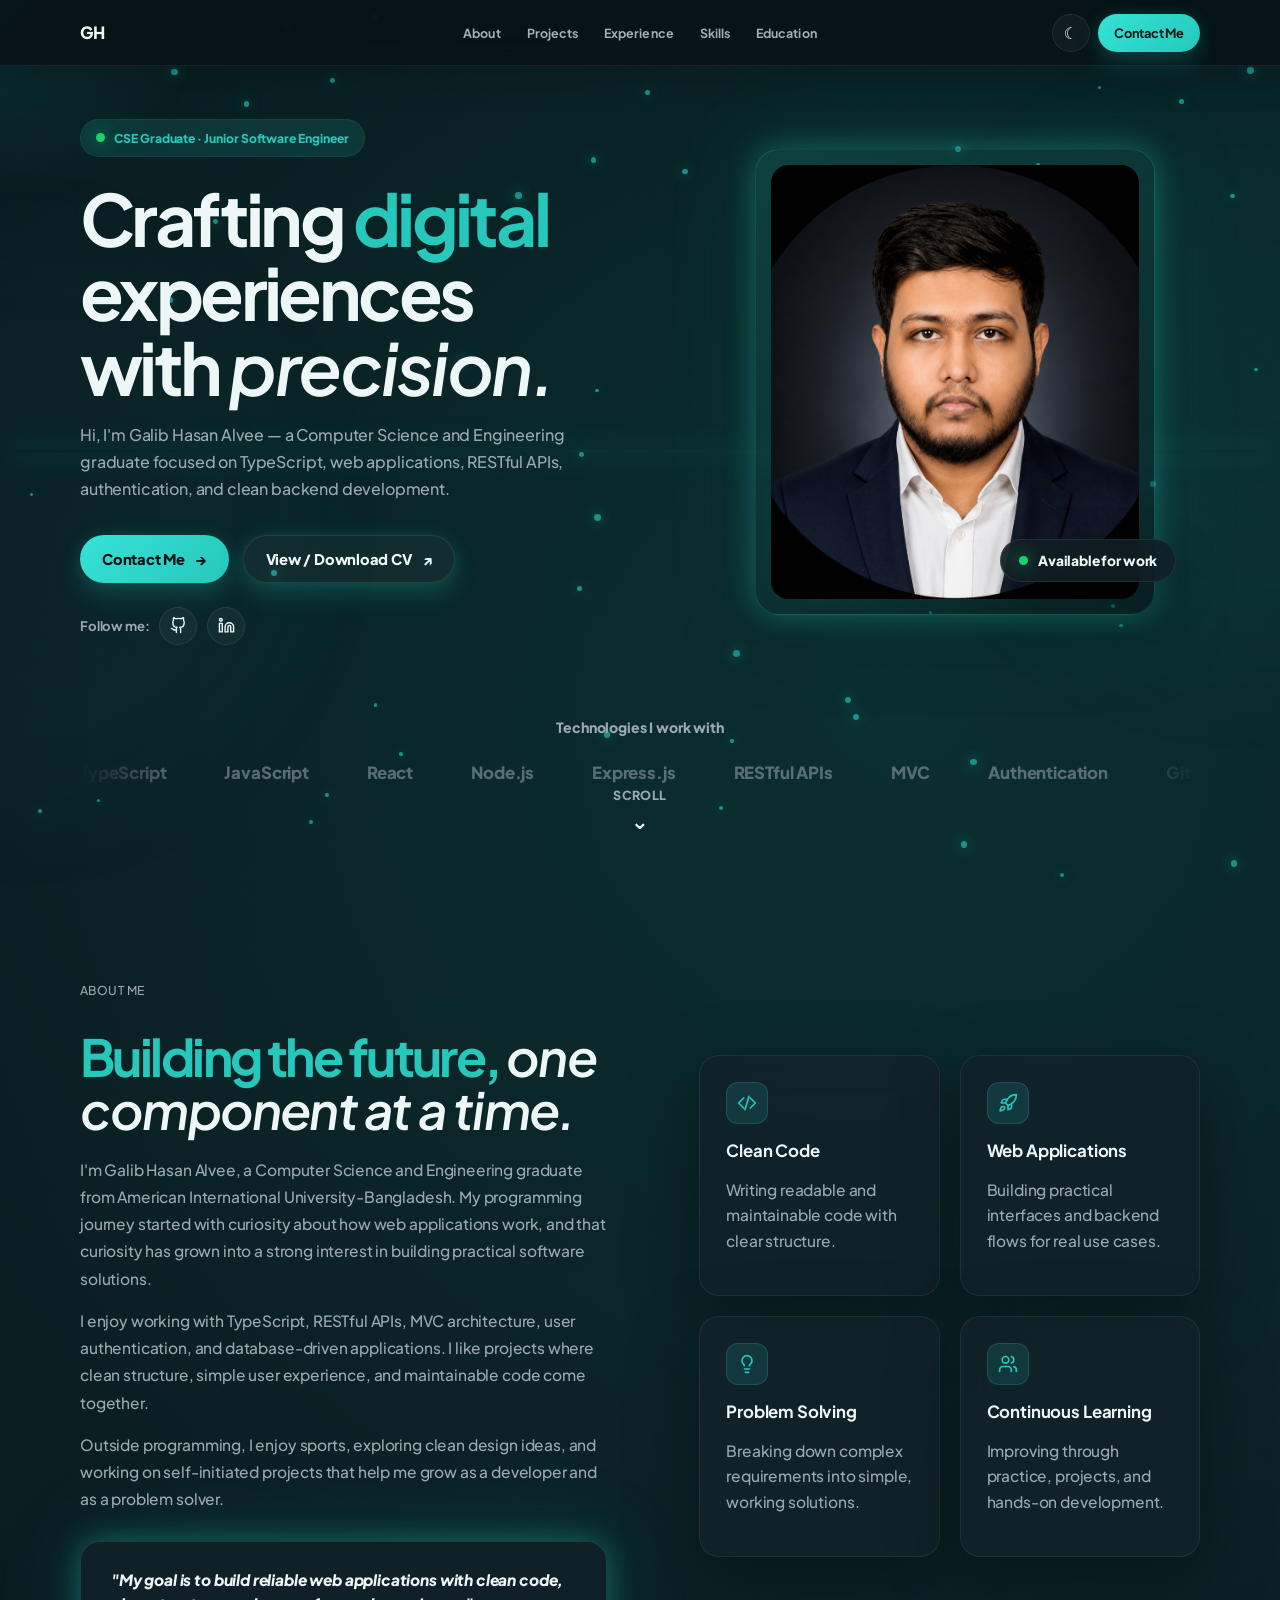
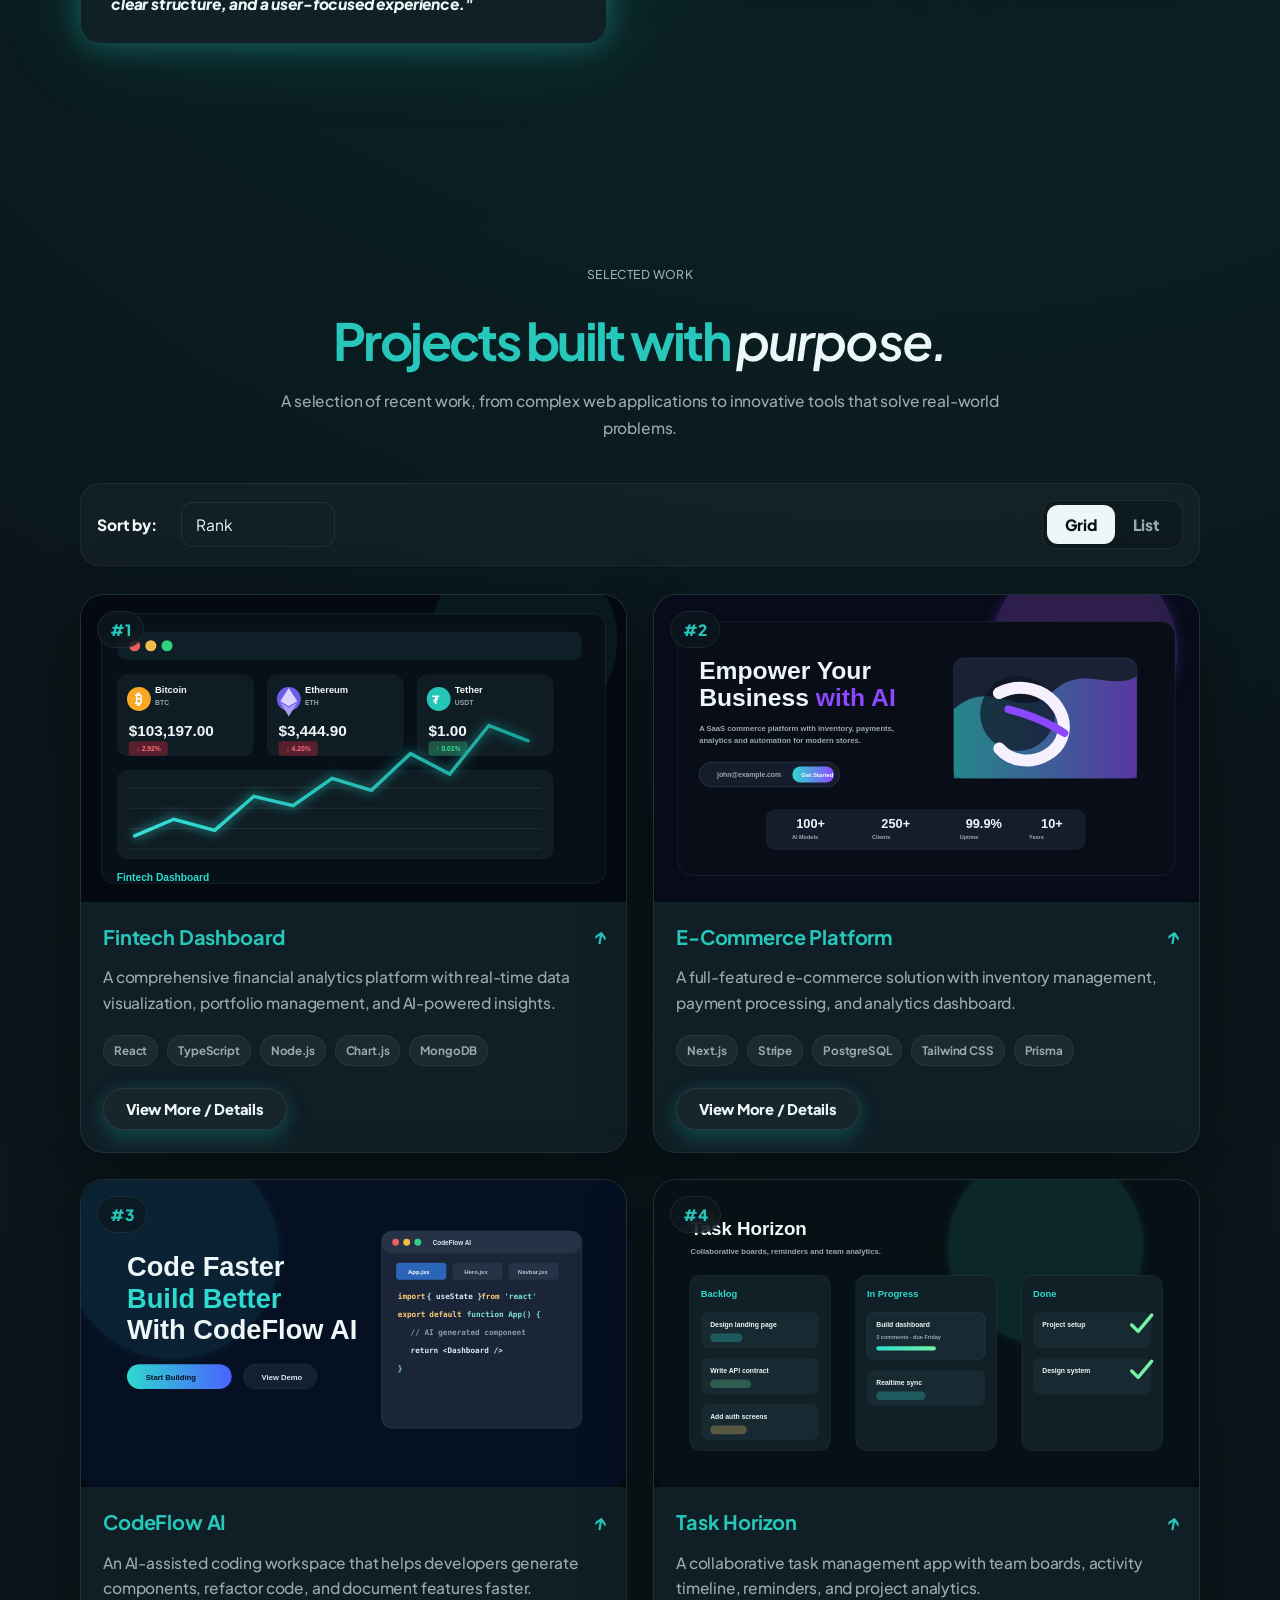
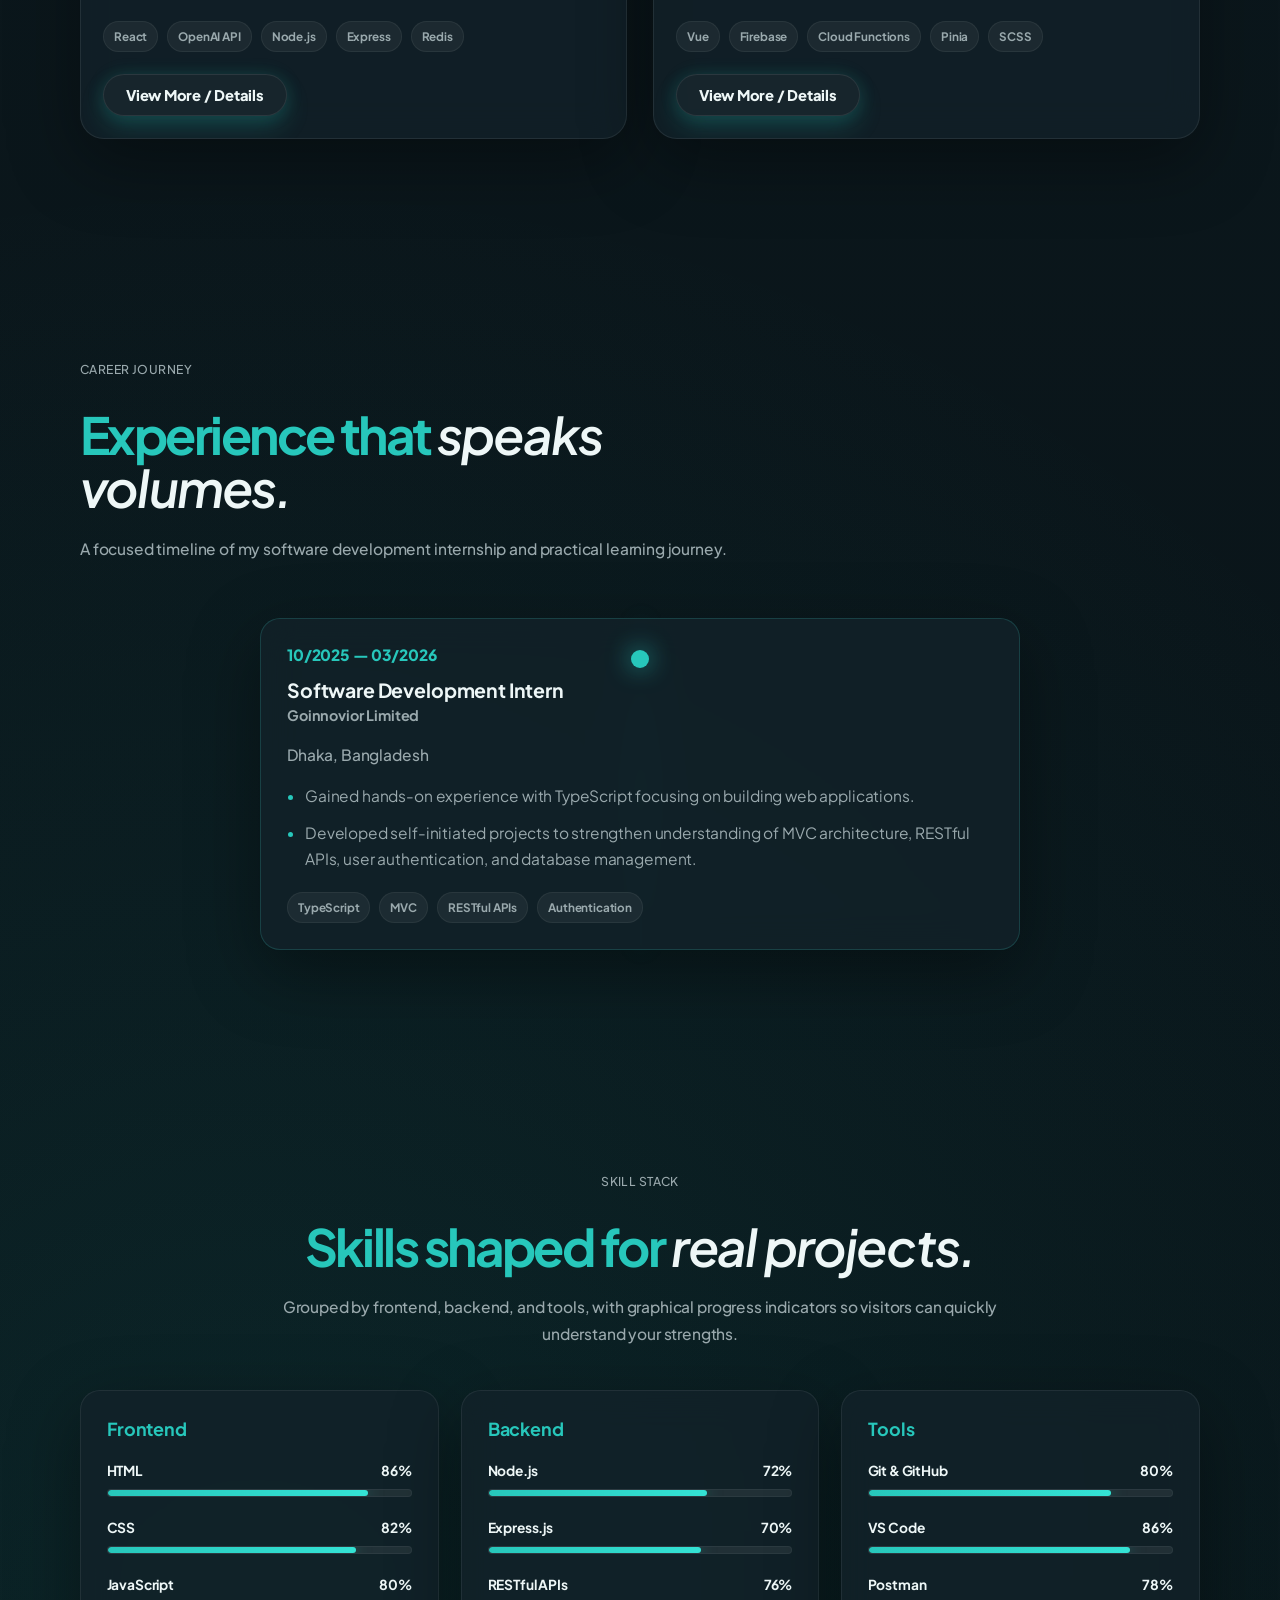
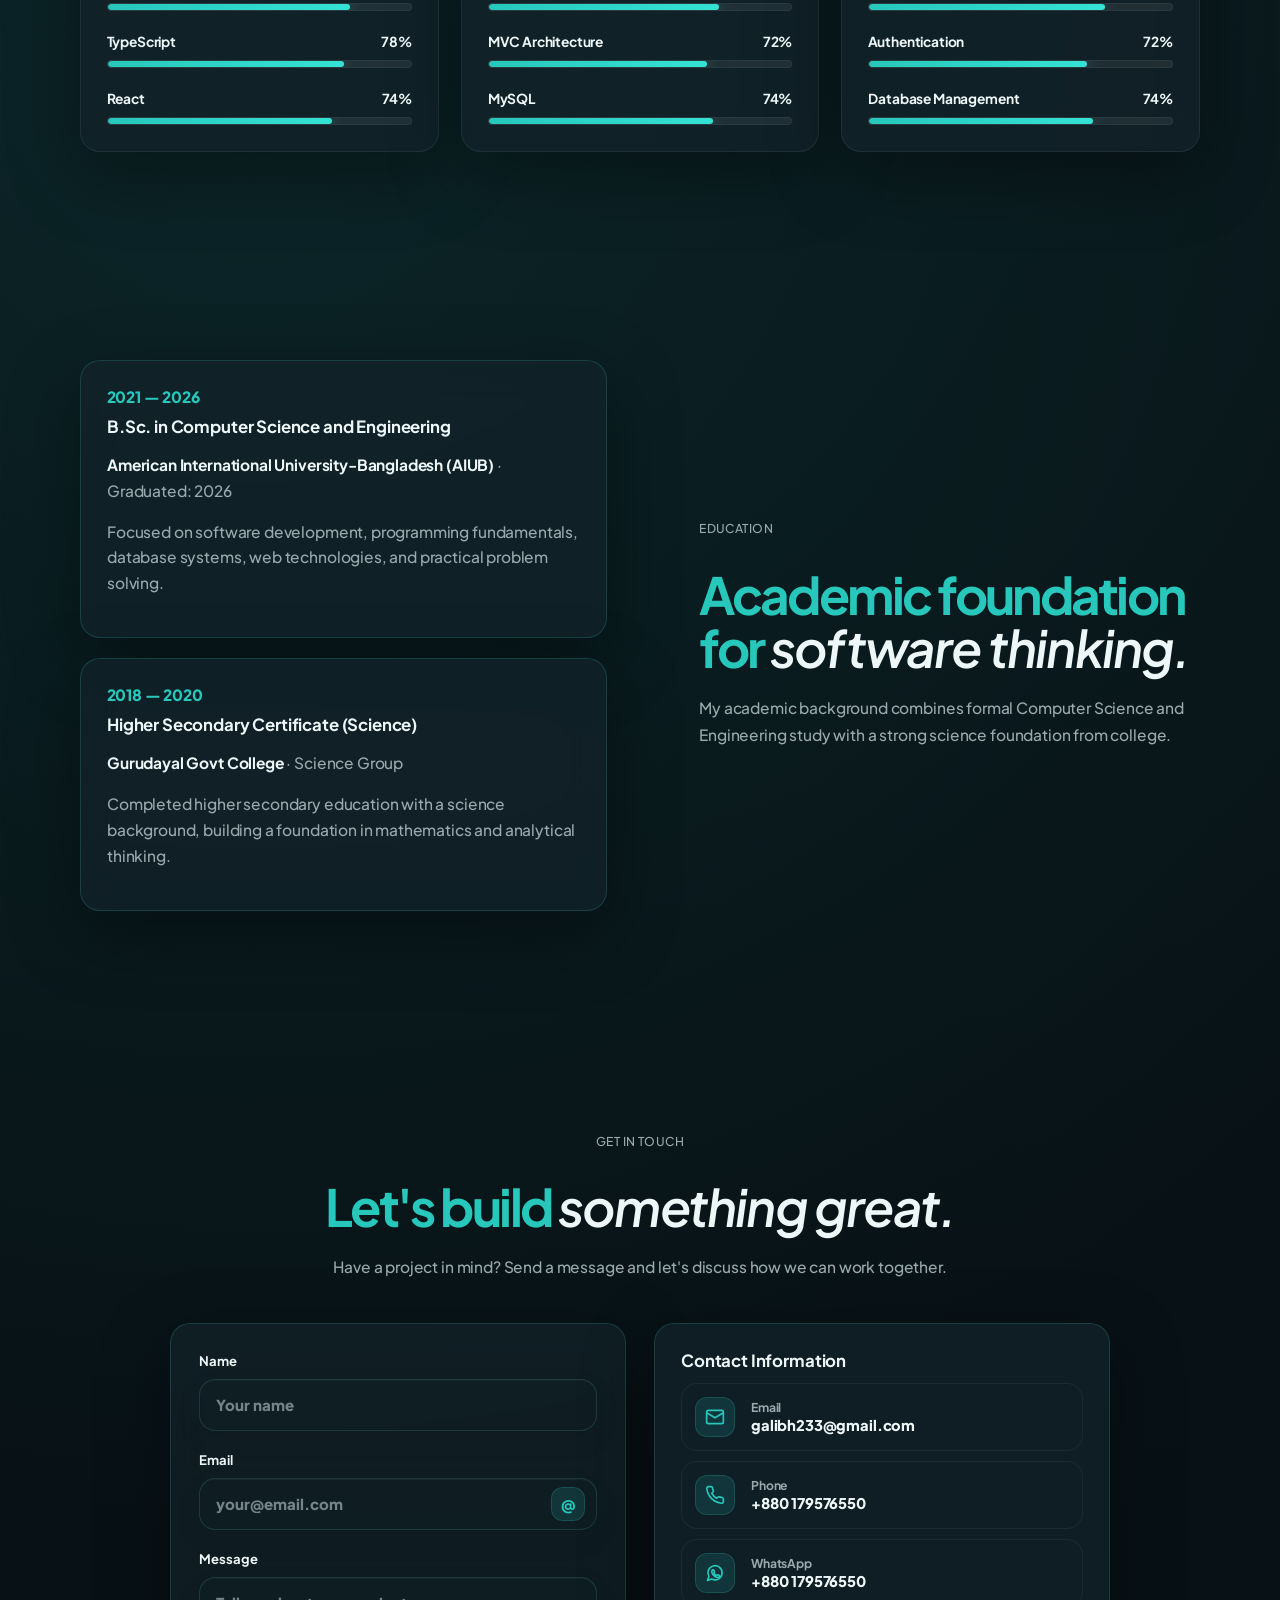
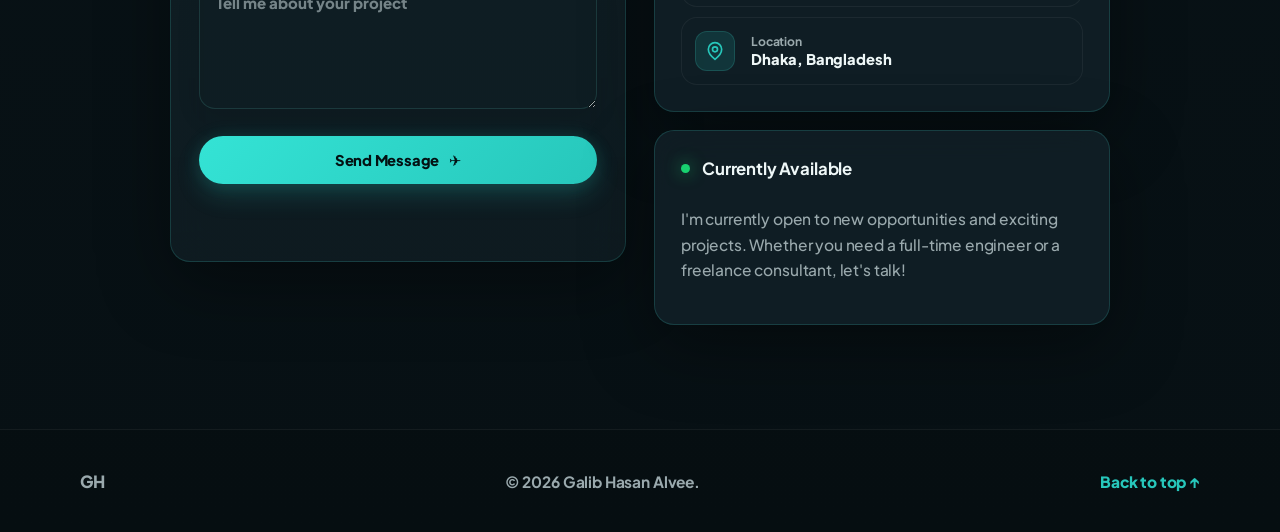
==== commit f8fdda19: "update" ====
--- a/index.html
+++ b/index.html
@@ -50,7 +50,7 @@
           <p>Hi, I'm Galib Hasan Alvee — a Computer Science and Engineering graduate focused on TypeScript, web applications, RESTful APIs, authentication, and clean backend development.</p>
           <div class="hero-actions">
             <a class="btn" href="#contact">Contact Me <span aria-hidden="true">→</span></a>
-            <a class="btn btn-ghost" href="public/assets/resume.pdf" target="_blank" rel="noreferrer">Download CV <span aria-hidden="true">↗</span></a>
+            <a class="btn btn-ghost" id="resumeButton" href="public/assets/resume.pdf" target="_blank" rel="noreferrer" aria-label="Open resume in a new tab to view or download">View / Download CV <span aria-hidden="true">↗</span></a>
           </div>
           <div class="social-row" id="socialRow" aria-label="Social links"></div>
         </div>
@@ -151,15 +151,15 @@
           <form class="contact-form reveal" id="contactForm">
             <label class="form-field">
               <span class="field-label">Name</span>
-              <span class="input-shell"><input type="text" id="nameInput" placeholder="Your name" required /></span>
+              <span class="input-shell"><input type="text" id="nameInput" name="from_name" placeholder="Your name" required /></span>
             </label>
             <label class="form-field">
               <span class="field-label">Email</span>
-              <span class="input-shell email-shell"><input type="email" id="emailInput" placeholder="your@email.com" required /><span class="input-icon" aria-hidden="true">@</span></span>
+              <span class="input-shell email-shell"><input type="email" id="emailInput" name="from_email" placeholder="your@email.com" required /><span class="input-icon" aria-hidden="true">@</span></span>
             </label>
             <label class="form-field">
               <span class="field-label">Message</span>
-              <span class="input-shell"><textarea id="messageInput" placeholder="Tell me about your project" required></textarea></span>
+              <span class="input-shell"><textarea id="messageInput" name="message" placeholder="Tell me about your project" required></textarea></span>
             </label>
             <button class="btn" type="submit">Send Message <span aria-hidden="true">✈</span></button>
             <p class="form-status" id="formStatus" role="status"></p>
